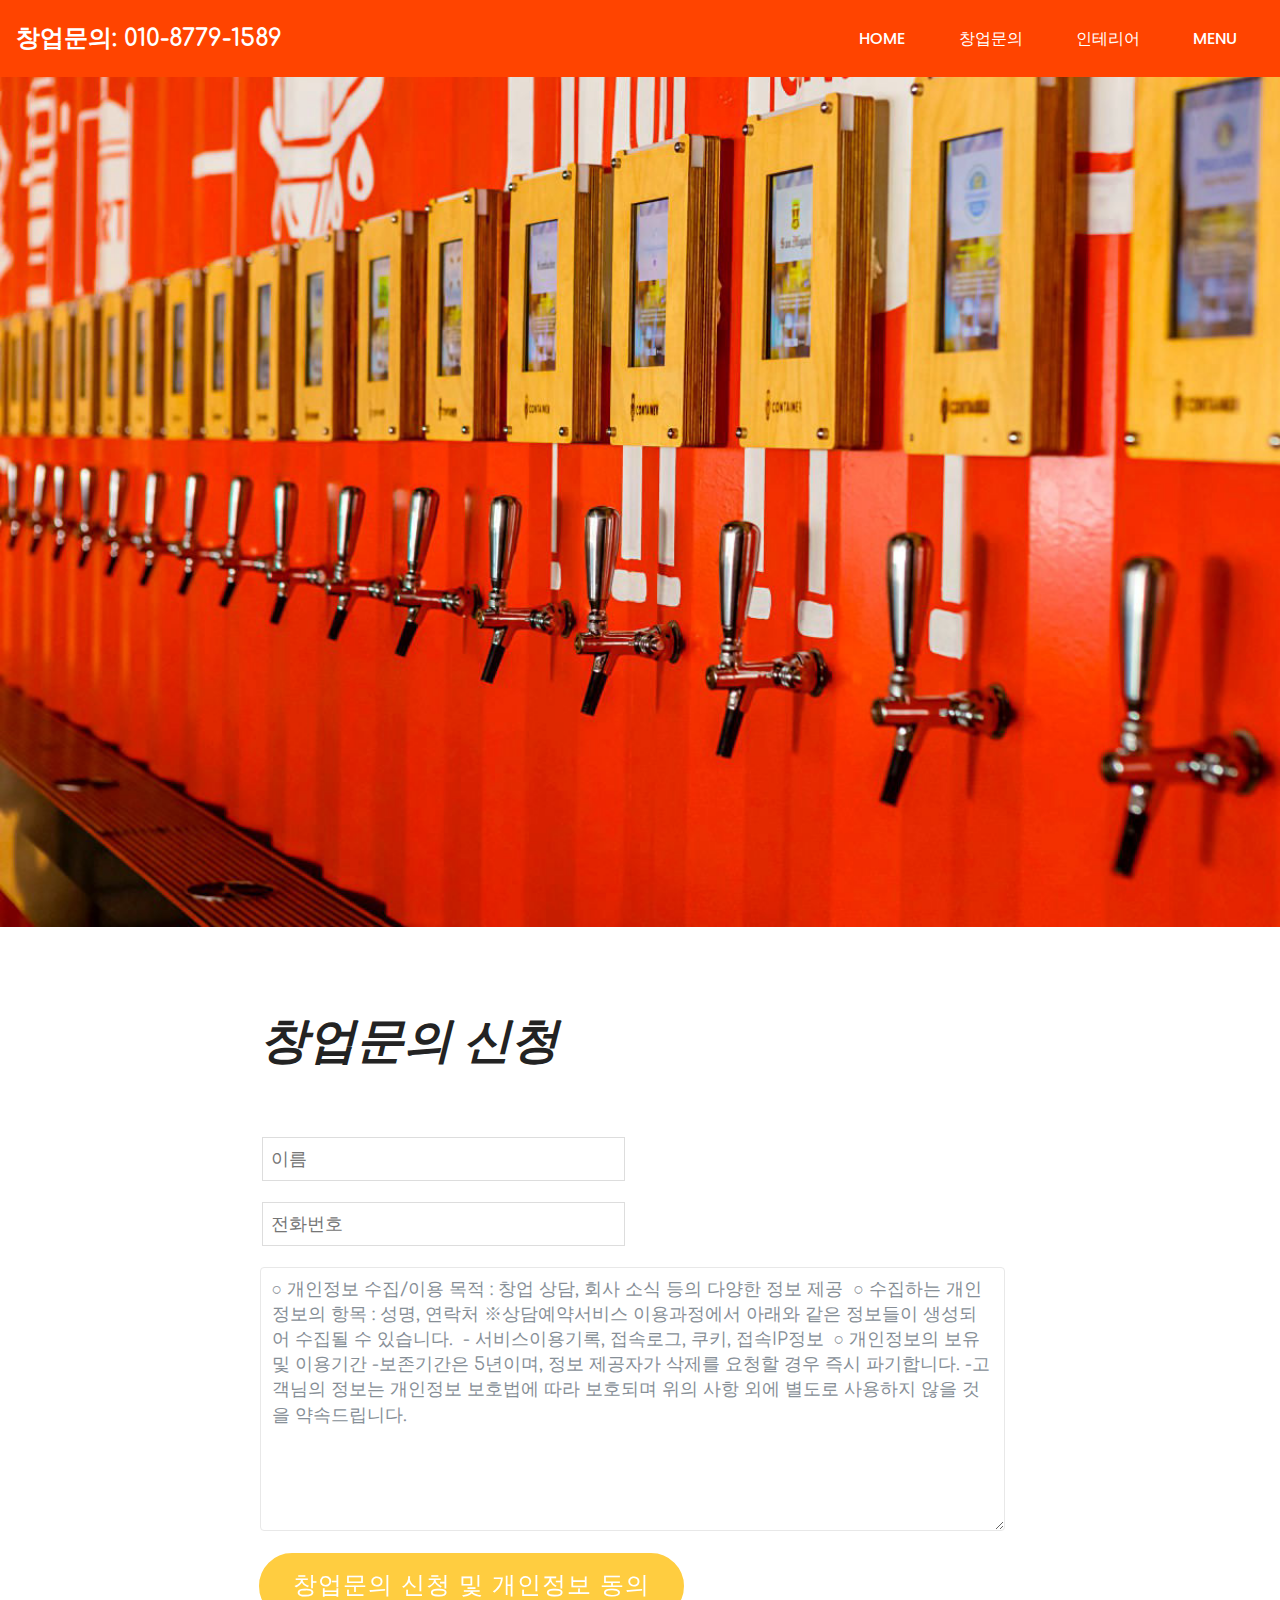
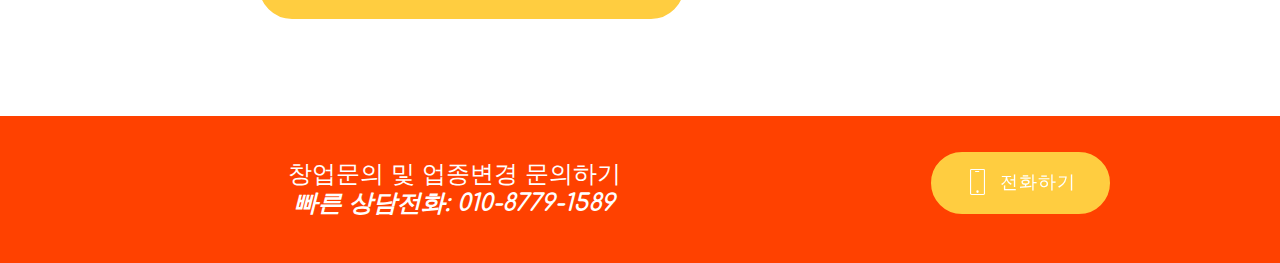
==== db.html @ 02c89f12 "6.13" ====
<!DOCTYPE html>
<html >
<head>
  <!-- Site made with Mobirise Website Builder v4.7.7, https://mobirise.com -->
  <meta charset="UTF-8">
  <meta http-equiv="X-UA-Compatible" content="IE=edge">
  <meta name="generator" content="Mobirise v4.7.7, mobirise.com">
  <meta name="viewport" content="width=device-width, initial-scale=1, minimum-scale=1">
  <link rel="shortcut icon" href="assets/images/logo2.png" type="image/x-icon">
  <meta name="description" content="탭컨테이너 생맥주창업 아이템 정보">
  <title>탭컨테이너 생맥주창업 정보</title>
  <link rel="stylesheet" href="https://fonts.googleapis.com/css?family=Poppins:300,400,500,600,700">
  <link rel="stylesheet" href="assets/web/assets/mobirise-icons/mobirise-icons.css">
  <link rel="stylesheet" href="assets/bootstrap/css/bootstrap.min.css">
  <link rel="stylesheet" href="assets/bootstrap/css/bootstrap-grid.min.css">
  <link rel="stylesheet" href="assets/bootstrap/css/bootstrap-reboot.min.css">
  <link rel="stylesheet" href="assets/dropdown/css/style.css">
  <link rel="stylesheet" href="assets/theme/css/style.css">
  <link rel="stylesheet" href="assets/mobirise/css/mbr-additional.css" type="text/css">
  
  
  <!-- Facebook Pixel Code -->
<script>
!function(f,b,e,v,n,t,s){if(f.fbq)return;n=f.fbq=function(){n.callMethod?
n.callMethod.apply(n,arguments):n.queue.push(arguments)};if(!f._fbq)f._fbq=n;
n.push=n;n.loaded=!0;n.version='2.0';n.queue=[];t=b.createElement(e);t.async=!0;
t.src=v;s=b.getElementsByTagName(e)[0];s.parentNode.insertBefore(t,s)}(window,
document,'script','https://connect.facebook.net/en_US/fbevents.js');
fbq('init', '334374096729986');
fbq('track', 'PageView');
</script>
<noscript><img height="1" width="1" style="display:none"
src="https://www.facebook.com/tr?id=334374096729986&ev=PageView&noscript=1"
/></noscript>
<!-- DO NOT MODIFY -->
<!-- End Facebook Pixel Code -->
</head>
<body>

<!-- Google Analytics -->
<!-- Global site tag (gtag.js) - Google Analytics -->
<script async src="https://www.googletagmanager.com/gtag/js?id=UA-93839439-15"></script>
<script>
  window.dataLayer = window.dataLayer || [];
  function gtag(){dataLayer.push(arguments);}
  gtag('js', new Date());

  gtag('config', 'UA-93839439-15');
</script>
<!-- /Google Analytics -->


  <section class="menu cid-qMMxXJLkba" once="menu" id="menu1-1e">

    
    

    <nav class="navbar navbar-dropdown navbar-fixed-top navbar-expand-lg">
        <div class="navbar-brand">
            
            <span class="navbar-caption-wrap"><a class="navbar-caption text-white display-5" href="tel:010-8779-1589">창업문의: 010-8779-1589</a></span>
        </div>
        <button class="navbar-toggler" type="button" data-toggle="collapse" data-target="#navbarSupportedContent" aria-controls="navbarNavAltMarkup" aria-expanded="false" aria-label="Toggle navigation">
            <div class="hamburger">
                <span></span>
                <span></span>
                <span></span>
                <span></span>
            </div>
        </button>
      <div class="collapse navbar-collapse" id="navbarSupportedContent">
            <ul class="navbar-nav nav-dropdown nav-right" data-app-modern-menu="true"><li class="nav-item">
                    <a class="nav-link link text-white display-4" href="index.html">HOME</a>
                </li><li class="nav-item"><a class="nav-link link text-white display-4" href="db.html">창업문의</a></li>
                <li class="nav-item">
                    <a class="nav-link link text-white display-4" href="index.html#wowslider-q">인테리어</a>
                </li><li class="nav-item"><a class="nav-link link text-white display-4" href="index.html#features16-v">MENU</a></li></ul>
            
            
      </div>
    </nav>
</section>

<section once="footers" class="cid-qMMzba662f" id="footer1-1d">

    

    

    <div class="container">
        <div class="media-container-row align-center justify-content-center align-items-center">
            <div class="section-text m-2">
                <p class="mbr-text mbr-black mb-0 mbr-fonts-style display-7">dfdfdfdfdfdfdf</p>
            </div>
            
        </div>
    </div>
</section>

<section class="cid-qMPWNWsmao" id="image1-1g">

    

    
    <figure class="mbr-figure">
            <div class="image-block" style="width: 66%;">
                <img src="assets/images/batch-25-1200x800.jpg" width="1400" alt="Mobirise" title="">
            </div>
    </figure>
</section>

<section class="cid-qMPWMbEfNv" id="form2-1f">

    

    
    <div class="container">
        <div class="row justify-content-center">
            <div class="form-1 col-md-8 col-sm-12" data-form-type="formoid">
                <h1 class="mbr-fonts-style mbr-section-heading display-2"><strong><em>창업문의 신청</em></strong></h1>
                <div data-form-alert="" hidden="">감사합니다. 창업문의 신청이 접수되었습니다.</div>
                <form class="mbr-form" action="https://mobirise.com/" method="post" data-form-title="My Mobirise Form"><input type="hidden" name="email" data-form-email="true" value="i+L6OHedOTg1KDlJidBrQhAepfHQ/wGZzXlhWkFIq4GrGZMPan8RcxUsr8+RmX/r66aOlTKcre7NPg8/YGawNeWHZH4aE/X5AwlgvwzPyPgzGBfdXZ87nboVWurP7NXW" data-form-field="Email">
                    <div class="row input-main">
                        <div class="col-md-6 input-wrap" data-for="name">
                            <input type="text" class="field display-7" name="name" data-form-field="Name" placeholder="이름" required="" id="name-form2-1f">
                        </div>
                        
                    </div>
                    <div class="row input-main">
                        
                        <div class="col-md-6 input-wrap" data-for="subject">
                            <input type="text" class="field display-7" name="sujbect" data-form-field="Subject" placeholder="전화번호" id="sujbect-form2-1f">
                        </div>
                    </div>
                    <div class="form-group" data-for="message">
                        <textarea type="text" class="form-control display-7" name="message" rows="7" placeholder="○ 개인정보 수집/이용 목적 : 창업 상담, 회사 소식 등의 다양한 정보 제공  ○ 수집하는 개인정보의 항목 : 성명, 연락처 ※상담예약서비스 이용과정에서 아래와 같은 정보들이 생성되어 수집될 수 있습니다.  - 서비스이용기록, 접속로그, 쿠키, 접속IP정보  ○ 개인정보의 보유 및 이용기간 -보존기간은 5년이며, 정보 제공자가 삭제를 요청할 경우 즉시 파기합니다. -고객님의 정보는 개인정보 보호법에 따라 보호되며 위의 사항 외에 별도로 사용하지 않을 것을 약속드립니다." data-form-field="Message" id="message-form2-1f"></textarea>
                    </div>
                    <span class="input-group-btn"><button href="" type="submit" class="btn btn-form btn-warning display-5">창업문의 신청 및 개인정보 동의</button></span>
                </form>
            </div>
        </div>
   </div>
</section>

<section class="cid-qMPXDvBtUy" id="info1-1l">

    

    
    <div class="container text-center">
        <div class="row justify-content-center">
            <div class="col-md-8 section">
                <div class="section-title">
                    <h3 class="mbr-fonts-style mbr-section-title display-5">창업문의 및 업종변경 문의하기<br><strong><em>빠른 상담전화: 010-8779-1589</em></strong></h3>
                </div>
            </div>
            <div class="col-md-4 mbr-section-btn"><a href="tel:010-8779-1589" class="btn btn-warning display-7"><span class="mbri-mobile mbr-iconfont mbr-iconfont-btn"></span>전화하기</a></div>
        </div>
    </div>
</section>


  <script src="assets/web/assets/jquery/jquery.min.js"></script>
  <script src="assets/popper/popper.min.js"></script>
  <script src="assets/bootstrap/js/bootstrap.min.js"></script>
  <script src="assets/smooth-scroll/smooth-scroll.js"></script>
  <script src="assets/dropdown/js/script.min.js"></script>
  <script src="assets/touch-swipe/jquery.touch-swipe.min.js"></script>
  <script src="assets/theme/js/script.js"></script>
  <script src="assets/formoid/formoid.min.js"></script>
  
  <script type="text/javascript">
/* <![CDATA[ */
var google_conversion_id = 977690298;
var google_custom_params = window.google_tag_params;
var google_remarketing_only = true;
/* ]]> */
</script>
<script type="text/javascript" src="//www.googleadservices.com/pagead/conversion.js">
</script>
<noscript>
<div style="display:inline;">
<img height="1" width="1" style="border-style:none;" alt="" src="//googleads.g.doubleclick.net/pagead/viewthroughconversion/977690298/?guid=ON&script=0"/>
</div>
</noscript>
</body>
</html>
---- assets/web/assets/mobirise-icons/mobirise-icons.css ----
@font-face {
  font-family: 'MobiriseIcons';
  src:  url('mobirise-icons.eot?spat4u');
  src:  url('mobirise-icons.eot?spat4u#iefix') format('embedded-opentype'),
    url('mobirise-icons.ttf?spat4u') format('truetype'),
    url('mobirise-icons.woff?spat4u') format('woff'),
    url('mobirise-icons.svg?spat4u#MobiriseIcons') format('svg');
  font-weight: normal;
  font-style: normal;
}

[class^="mbri-"], [class*=" mbri-"] {
  /* use !important to prevent issues with browser extensions that change fonts */
  font-family: MobiriseIcons !important;
  speak: none;
  font-style: normal;
  font-weight: normal;
  font-variant: normal;
  text-transform: none;
  line-height: 1;

  /* Better Font Rendering =========== */
  -webkit-font-smoothing: antialiased;
  -moz-osx-font-smoothing: grayscale;
}

.mbri-add-submenu:before {
  content: "\e900";
}
.mbri-alert:before {
  content: "\e901";
}
.mbri-align-center:before {
  content: "\e902";
}
.mbri-align-justify:before {
  content: "\e903";
}
.mbri-align-left:before {
  content: "\e904";
}
.mbri-align-right:before {
  content: "\e905";
}
.mbri-android:before {
  content: "\e906";
}
.mbri-apple:before {
  content: "\e907";
}
.mbri-arrow-down:before {
  content: "\e908";
}
.mbri-arrow-next:before {
  content: "\e909";
}
.mbri-arrow-prev:before {
  content: "\e90a";
}
.mbri-arrow-up:before {
  content: "\e90b";
}
.mbri-bold:before {
  content: "\e90c";
}
.mbri-bookmark:before {
  content: "\e90d";
}
.mbri-bootstrap:before {
  content: "\e90e";
}
.mbri-briefcase:before {
  content: "\e90f";
}
.mbri-browse:before {
  content: "\e910";
}
.mbri-bulleted-list:before {
  content: "\e911";
}
.mbri-calendar:before {
  content: "\e912";
}
.mbri-camera:before {
  content: "\e913";
}
.mbri-cart-add:before {
  content: "\e914";
}
.mbri-cart-full:before {
  content: "\e915";
}
.mbri-cash:before {
  content: "\e916";
}
.mbri-change-style:before {
  content: "\e917";
}
.mbri-chat:before {
  content: "\e918";
}
.mbri-clock:before {
  content: "\e919";
}
.mbri-close:before {
  content: "\e91a";
}
.mbri-cloud:before {
  content: "\e91b";
}
.mbri-code:before {
  content: "\e91c";
}
.mbri-contact-form:before {
  content: "\e91d";
}
.mbri-credit-card:before {
  content: "\e91e";
}
.mbri-cursor-click:before {
  content: "\e91f";
}
.mbri-cust-feedback:before {
  content: "\e920";
}
.mbri-database:before {
  content: "\e921";
}
.mbri-delivery:before {
  content: "\e922";
}
.mbri-desktop:before {
  content: "\e923";
}
.mbri-devices:before {
  content: "\e924";
}
.mbri-down:before {
  content: "\e925";
}
.mbri-download:before {
  content: "\e989";
}
.mbri-drag-n-drop:before {
  content: "\e927";
}
.mbri-drag-n-drop2:before {
  content: "\e928";
}
.mbri-edit:before {
  content: "\e929";
}
.mbri-edit2:before {
  content: "\e92a";
}
.mbri-error:before {
  content: "\e92b";
}
.mbri-extension:before {
  content: "\e92c";
}
.mbri-features:before {
  content: "\e92d";
}
.mbri-file:before {
  content: "\e92e";
}
.mbri-flag:before {
  content: "\e92f";
}
.mbri-folder:before {
  content: "\e930";
}
.mbri-gift:before {
  content: "\e931";
}
.mbri-github:before {
  content: "\e932";
}
.mbri-globe:before {
  content: "\e933";
}
.mbri-globe-2:before {
  content: "\e934";
}
.mbri-growing-chart:before {
  content: "\e935";
}
.mbri-hearth:before {
  content: "\e936";
}
.mbri-help:before {
  content: "\e937";
}
.mbri-home:before {
  content: "\e938";
}
.mbri-hot-cup:before {
  content: "\e939";
}
.mbri-idea:before {
  content: "\e93a";
}
.mbri-image-gallery:before {
  content: "\e93b";
}
.mbri-image-slider:before {
  content: "\e93c";
}
.mbri-info:before {
  content: "\e93d";
}
.mbri-italic:before {
  content: "\e93e";
}
.mbri-key:before {
  content: "\e93f";
}
.mbri-laptop:before {
  content: "\e940";
}
.mbri-layers:before {
  content: "\e941";
}
.mbri-left-right:before {
  content: "\e942";
}
.mbri-left:before {
  content: "\e943";
}
.mbri-letter:before {
  content: "\e944";
}
.mbri-like:before {
  content: "\e945";
}
.mbri-link:before {
  content: "\e946";
}
.mbri-lock:before {
  content: "\e947";
}
.mbri-login:before {
  content: "\e948";
}
.mbri-logout:before {
  content: "\e949";
}
.mbri-magic-stick:before {
  content: "\e94a";
}
.mbri-map-pin:before {
  content: "\e94b";
}
.mbri-menu:before {
  content: "\e94c";
}
.mbri-mobile:before {
  content: "\e94d";
}
.mbri-mobile2:before {
  content: "\e94e";
}
.mbri-mobirise:before {
  content: "\e94f";
}
.mbri-more-horizontal:before {
  content: "\e950";
}
.mbri-more-vertical:before {
  content: "\e951";
}
.mbri-music:before {
  content: "\e952";
}
.mbri-new-file:before {
  content: "\e953";
}
.mbri-numbered-list:before {
  content: "\e954";
}
.mbri-opened-folder:before {
  content: "\e955";
}
.mbri-pages:before {
  content: "\e956";
}
.mbri-paper-plane:before {
  content: "\e957";
}
.mbri-paperclip:before {
  content: "\e958";
}
.mbri-photo:before {
  content: "\e959";
}
.mbri-photos:before {
  content: "\e95a";
}
.mbri-pin:before {
  content: "\e95b";
}
.mbri-play:before {
  content: "\e95c";
}
.mbri-plus:before {
  content: "\e95d";
}
.mbri-preview:before {
  content: "\e95e";
}
.mbri-print:before {
  content: "\e95f";
}
.mbri-protect:before {
  content: "\e960";
}
.mbri-question:before {
  content: "\e961";
}
.mbri-quote-left:before {
  content: "\e962";
}
.mbri-quote-right:before {
  content: "\e963";
}
.mbri-refresh:before {
  content: "\e964";
}
.mbri-responsive:before {
  content: "\e965";
}
.mbri-right:before {
  content: "\e966";
}
.mbri-rocket:before {
  content: "\e967";
}
.mbri-sad-face:before {
  content: "\e968";
}
.mbri-sale:before {
  content: "\e969";
}
.mbri-save:before {
  content: "\e96a";
}
.mbri-search:before {
  content: "\e96b";
}
.mbri-setting:before {
  content: "\e96c";
}
.mbri-setting2:before {
  content: "\e96d";
}
.mbri-setting3:before {
  content: "\e96e";
}
.mbri-share:before {
  content: "\e96f";
}
.mbri-shopping-bag:before {
  content: "\e970";
}
.mbri-shopping-basket:before {
  content: "\e971";
}
.mbri-shopping-cart:before {
  content: "\e972";
}
.mbri-sites:before {
  content: "\e973";
}
.mbri-smile-face:before {
  content: "\e974";
}
.mbri-speed:before {
  content: "\e975";
}
.mbri-star:before {
  content: "\e976";
}
.mbri-success:before {
  content: "\e977";
}
.mbri-sun:before {
  content: "\e978";
}
.mbri-sun2:before {
  content: "\e979";
}
.mbri-tablet:before {
  content: "\e97a";
}
.mbri-tablet-vertical:before {
  content: "\e97b";
}
.mbri-target:before {
  content: "\e97c";
}
.mbri-timer:before {
  content: "\e97d";
}
.mbri-to-ftp:before {
  content: "\e97e";
}
.mbri-to-local-drive:before {
  content: "\e97f";
}
.mbri-touch-swipe:before {
  content: "\e980";
}
.mbri-touch:before {
  content: "\e981";
}
.mbri-trash:before {
  content: "\e982";
}
.mbri-underline:before {
  content: "\e983";
}
.mbri-unlink:before {
  content: "\e984";
}
.mbri-unlock:before {
  content: "\e985";
}
.mbri-up-down:before {
  content: "\e986";
}
.mbri-up:before {
  content: "\e987";
}
.mbri-update:before {
  content: "\e988";
}
.mbri-upload:before {
 content: "\e926"; 
}
.mbri-user:before {
  content: "\e98a";
}
.mbri-user2:before {
  content: "\e98b";
}
.mbri-users:before {
  content: "\e98c";
}
.mbri-video:before {
  content: "\e98d";
}
.mbri-video-play:before {
  content: "\e98e";
}
.mbri-watch:before {
  content: "\e98f";
}
.mbri-website-theme:before {
  content: "\e990";
}
.mbri-wifi:before {
  content: "\e991";
}
.mbri-windows:before {
  content: "\e992";
}
.mbri-zoom-out:before {
  content: "\e993";
}
.mbri-redo:before {
  content: "\e994";
}
.mbri-undo:before {
  content: "\e995";
}
---- assets/dropdown/css/style.css ----
.navbar-dropdown {
  left: 0;
  padding: 0;
  position: absolute;
  right: 0;
  top: 0;
  transition: all 0.45s ease;
  z-index: 1030;
  background: #282828; }
  .navbar-dropdown .navbar-logo {
    margin-right: 0.8rem;
    transition: margin 0.3s ease-in-out;
    vertical-align: middle; }
    .navbar-dropdown .navbar-logo img {
      height: 3.125rem;
      transition: all 0.3s ease-in-out; }
    .navbar-dropdown .navbar-logo.mbr-iconfont {
      font-size: 3.125rem;
      line-height: 3.125rem; }
  .navbar-dropdown .navbar-caption {
    font-weight: 700;
    white-space: normal;
    vertical-align: -4px;
    line-height: 3.125rem !important; }
    .navbar-dropdown .navbar-caption, .navbar-dropdown .navbar-caption:hover {
      color: inherit;
      text-decoration: none; }
  .navbar-dropdown .mbr-iconfont + .navbar-caption {
    vertical-align: -1px; }
  .navbar-dropdown.navbar-fixed-top {
    position: fixed; }
  .navbar-dropdown .navbar-brand span {
    vertical-align: -4px; }
  .navbar-dropdown.bg-color.transparent {
    background: none; }
  .navbar-dropdown.navbar-short .navbar-brand {
    padding: 0.625rem 0; }
    .navbar-dropdown.navbar-short .navbar-brand span {
      vertical-align: -1px; }
  .navbar-dropdown.navbar-short .navbar-caption {
    line-height: 2.375rem !important;
    vertical-align: -2px; }
  .navbar-dropdown.navbar-short .navbar-logo {
    margin-right: 0.5rem; }
    .navbar-dropdown.navbar-short .navbar-logo img {
      height: 2.375rem; }
    .navbar-dropdown.navbar-short .navbar-logo.mbr-iconfont {
      font-size: 2.375rem;
      line-height: 2.375rem; }
  .navbar-dropdown.navbar-short .mbr-table-cell {
    height: 3.625rem; }
  .navbar-dropdown .navbar-close {
    left: 0.6875rem;
    position: fixed;
    top: 0.75rem;
    z-index: 1000; }
  .navbar-dropdown .hamburger-icon {
    content: "";
    display: inline-block;
    vertical-align: middle;
    width: 16px;
    -webkit-box-shadow: 0 -6px 0 1px #282828,0 0 0 1px #282828,0 6px 0 1px #282828;
    -moz-box-shadow: 0 -6px 0 1px #282828,0 0 0 1px #282828,0 6px 0 1px #282828;
    box-shadow: 0 -6px 0 1px #282828,0 0 0 1px #282828,0 6px 0 1px #282828; }

.dropdown-menu .dropdown-toggle[data-toggle="dropdown-submenu"]::after {
  border-bottom: 0.35em solid transparent;
  border-left: 0.35em solid;
  border-right: 0;
  border-top: 0.35em solid transparent;
  margin-left: 0.3rem; }

.dropdown-menu .dropdown-item:focus {
  outline: 0; }

.nav-dropdown {
  font-size: 0.75rem;
  font-weight: 500;
  height: auto !important; }
  .nav-dropdown .nav-btn {
    padding-left: 1rem; }
  .nav-dropdown .link {
    margin: .667em 1.667em;
    font-weight: 500;
    padding: 0;
    transition: color .2s ease-in-out; }
    .nav-dropdown .link.dropdown-toggle {
      margin-right: 2.583em; }
      .nav-dropdown .link.dropdown-toggle::after {
        margin-left: .25rem;
        border-top: 0.35em solid;
        border-right: 0.35em solid transparent;
        border-left: 0.35em solid transparent;
        border-bottom: 0; }
      .nav-dropdown .link.dropdown-toggle[aria-expanded="true"] {
        margin: 0;
        padding: 0.667em 3.263em  0.667em 1.667em; }
  .nav-dropdown .link::after,
  .nav-dropdown .dropdown-item::after {
    color: inherit; }
  .nav-dropdown .btn {
    font-size: 0.75rem;
    font-weight: 700;
    letter-spacing: 0;
    margin-bottom: 0;
    padding-left: 1.25rem;
    padding-right: 1.25rem; }
  .nav-dropdown .dropdown-menu {
    border-radius: 0;
    border: 0;
    left: 0;
    margin: 0;
    padding-bottom: 1.25rem;
    padding-top: 1.25rem;
    position: relative; }
  .nav-dropdown .dropdown-submenu {
    margin-left: 0.125rem;
    top: 0; }
  .nav-dropdown .dropdown-item {
    font-size: 0.8125rem;
    font-weight: 500;
    line-height: 2;
    padding: 0.3846em 4.615em 0.3846em 1.5385em;
    position: relative;
    transition: color .2s ease-in-out, background-color .2s ease-in-out; }
    .nav-dropdown .dropdown-item::after {
      margin-top: -0.3077em;
      position: absolute;
      right: 1.1538em;
      top: 50%; }
    .nav-dropdown .dropdown-item:focus, .nav-dropdown .dropdown-item:hover {
      background: none; }

@media (max-width: 767px) {
  .nav-dropdown.navbar-toggleable-sm {
    bottom: 0;
    display: none;
    left: 0;
    overflow-x: hidden;
    position: fixed;
    top: 0;
    transform: translateX(-100%);
    -ms-transform: translateX(-100%);
    -webkit-transform: translateX(-100%);
    width: 18.75rem;
    z-index: 999; } }
.nav-dropdown.navbar-toggleable-xl {
  bottom: 0;
  display: none;
  left: 0;
  overflow-x: hidden;
  position: fixed;
  top: 0;
  transform: translateX(-100%);
  -ms-transform: translateX(-100%);
  -webkit-transform: translateX(-100%);
  width: 18.75rem;
  z-index: 999; }

.nav-dropdown-sm {
  display: block !important;
  overflow-x: hidden;
  overflow: auto;
  padding-top: 3.875rem; }
  .nav-dropdown-sm::after {
    content: "";
    display: block;
    height: 3rem;
    width: 100%; }
  .nav-dropdown-sm.collapse.in ~ .navbar-close {
    display: block !important; }
  .nav-dropdown-sm.collapsing, .nav-dropdown-sm.collapse.in {
    transform: translateX(0);
    -ms-transform: translateX(0);
    -webkit-transform: translateX(0);
    transition: all 0.25s ease-out;
    -webkit-transition: all 0.25s ease-out;
    background: #282828; }
  .nav-dropdown-sm.collapsing[aria-expanded="false"] {
    transform: translateX(-100%);
    -ms-transform: translateX(-100%);
    -webkit-transform: translateX(-100%); }
  .nav-dropdown-sm .nav-item {
    display: block;
    margin-left: 0 !important;
    padding-left: 0; }
  .nav-dropdown-sm .link,
  .nav-dropdown-sm .dropdown-item {
    border-top: 1px dotted rgba(255, 255, 255, 0.1);
    font-size: 0.8125rem;
    line-height: 1.6;
    margin: 0 !important;
    padding: 0.875rem 2.4rem 0.875rem 1.5625rem !important;
    position: relative;
    white-space: normal; }
    .nav-dropdown-sm .link:focus, .nav-dropdown-sm .link:hover,
    .nav-dropdown-sm .dropdown-item:focus,
    .nav-dropdown-sm .dropdown-item:hover {
      background: rgba(0, 0, 0, 0.2) !important;
      color: #c0a375; }
  .nav-dropdown-sm .nav-btn {
    position: relative;
    padding: 1.5625rem 1.5625rem 0 1.5625rem; }
    .nav-dropdown-sm .nav-btn::before {
      border-top: 1px dotted rgba(255, 255, 255, 0.1);
      content: "";
      left: 0;
      position: absolute;
      top: 0;
      width: 100%; }
    .nav-dropdown-sm .nav-btn + .nav-btn {
      padding-top: 0.625rem; }
      .nav-dropdown-sm .nav-btn + .nav-btn::before {
        display: none; }
  .nav-dropdown-sm .btn {
    padding: 0.625rem 0; }
  .nav-dropdown-sm .dropdown-toggle[data-toggle="dropdown-submenu"]::after {
    margin-left: .25rem;
    border-top: 0.35em solid;
    border-right: 0.35em solid transparent;
    border-left: 0.35em solid transparent;
    border-bottom: 0; }
  .nav-dropdown-sm .dropdown-toggle[data-toggle="dropdown-submenu"][aria-expanded="true"]::after {
    border-top: 0;
    border-right: 0.35em solid transparent;
    border-left: 0.35em solid transparent;
    border-bottom: 0.35em solid; }
  .nav-dropdown-sm .dropdown-menu {
    margin: 0;
    padding: 0;
    position: relative;
    top: 0;
    left: 0;
    width: 100%;
    border: 0;
    float: none;
    border-radius: 0;
    background: none; }
  .nav-dropdown-sm .dropdown-submenu {
    left: 100%;
    margin-left: 0.125rem;
    margin-top: -1.25rem;
    top: 0; }

.navbar-toggleable-sm .nav-dropdown .dropdown-menu {
  position: absolute; }

.navbar-toggleable-sm .nav-dropdown .dropdown-submenu {
  left: 100%;
  margin-left: 0.125rem;
  margin-top: -1.25rem;
  top: 0; }

.navbar-toggleable-sm.opened .nav-dropdown .dropdown-menu {
  position: relative; }

.navbar-toggleable-sm.opened .nav-dropdown .dropdown-submenu {
  left: 0;
  margin-left: 00rem;
  margin-top: 0rem;
  top: 0; }

.is-builder .nav-dropdown.collapsing {
  transition: none !important; }

/*# sourceMappingURL=style.css.map */
---- assets/theme/css/style.css ----
/*!
 * Mobirise v4 theme (https://mobirise.com/)
 * Copyright 2017 Mobirise
 */
section {
  background-color: #eeeeee; }

section,
.container,
.container-fluid {
  position: relative;
  word-wrap: break-word; }

a.mbr-iconfont:hover {
  text-decoration: none; }

.article .lead p, .article .lead ul, .article .lead ol, .article .lead pre, .article .lead blockquote {
  margin-bottom: 0; }

a {
  font-style: normal;
  font-weight: 400;
  cursor: pointer; }
  a, a:hover {
    text-decoration: none; }

figure {
  margin-bottom: 0; }

body {
  color: #232323; }

h1, h2, h3, h4, h5, h6,
.h1, .h2, .h3, .h4, .h5, .h6,
.display-1, .display-2, .display-3, .display-4 {
  line-height: 1;
  word-break: break-word;
  word-wrap: break-word; }

b, strong {
  font-weight: bold; }

blockquote {
  padding: 10px 0 10px 20px;
  position: relative;
  border-left: 2px solid;
  border-color: #ff3366; }

input:-webkit-autofill, input:-webkit-autofill:hover, input:-webkit-autofill:focus, input:-webkit-autofill:active {
  transition-delay: 9999s;
  transition-property: background-color, color; }

textarea[type="hidden"] {
  display: none; }

body {
  position: relative; }

section {
  background-position: 50% 50%;
  background-repeat: no-repeat;
  background-size: cover; }
  section .mbr-background-video,
  section .mbr-background-video-preview {
    position: absolute;
    bottom: 0;
    left: 0;
    right: 0;
    top: 0; }

.hidden {
  visibility: hidden; }

.mbr-z-index20 {
  z-index: 20; }

/*! Base colors */
.mbr-white {
  color: #ffffff; }

.mbr-black {
  color: #000000; }

.mbr-bg-white {
  background-color: #ffffff; }

.mbr-bg-black {
  background-color: #000000; }

/*! Text-aligns */
.align-left {
  text-align: left; }

.align-center {
  text-align: center; }

.align-right {
  text-align: right; }

@media (max-width: 767px) {
  .align-left, .align-center, .align-right, .mbr-section-btn, .mbr-section-title {
    text-align: center; } }
/*! Font-weight  */
.mbr-light {
  font-weight: 300; }

.mbr-regular {
  font-weight: 400; }

.mbr-semibold {
  font-weight: 500; }

.mbr-bold {
  font-weight: 700; }

/*! Media  */
.media-size-item {
  -webkit-flex: 1 1 auto;
  -moz-flex: 1 1 auto;
  -ms-flex: 1 1 auto;
  -o-flex: 1 1 auto;
  flex: 1 1 auto; }

.media-content {
  -webkit-flex-basis: 100%;
  flex-basis: 100%; }

.media-container-row {
  display: -ms-flexbox;
  display: -webkit-flex;
  display: flex;
  -webkit-flex-direction: row;
  -ms-flex-direction: row;
  flex-direction: row;
  -webkit-flex-wrap: wrap;
  -ms-flex-wrap: wrap;
  flex-wrap: wrap;
  -webkit-justify-content: center;
  -ms-flex-pack: center;
  justify-content: center;
  -webkit-align-content: center;
  -ms-flex-line-pack: center;
  align-content: center;
  -webkit-align-items: start;
  -ms-flex-align: start;
  align-items: start; }
  .media-container-row .media-size-item {
    width: 400px; }

.media-container-column {
  display: -ms-flexbox;
  display: -webkit-flex;
  display: flex;
  -webkit-flex-direction: column;
  -ms-flex-direction: column;
  flex-direction: column;
  -webkit-flex-wrap: wrap;
  -ms-flex-wrap: wrap;
  flex-wrap: wrap;
  -webkit-justify-content: center;
  -ms-flex-pack: center;
  justify-content: center;
  -webkit-align-content: center;
  -ms-flex-line-pack: center;
  align-content: center;
  -webkit-align-items: stretch;
  -ms-flex-align: stretch;
  align-items: stretch; }
  .media-container-column > * {
    width: 100%; }

@media (min-width: 992px) {
  .media-container-row {
    -webkit-flex-wrap: nowrap;
    -ms-flex-wrap: nowrap;
    flex-wrap: nowrap; } }
figure {
  overflow: hidden; }

figure[mbr-media-size] {
  transition: width 0.1s; }

.mbr-figure img, .mbr-figure iframe {
  display: block;
  width: 100%; }

.card {
  background-color: transparent;
  border: none; }

.card-img {
  text-align: center;
  flex-shrink: 0; }

.media {
  max-width: 100%;
  margin: 0 auto; }

.mbr-figure {
  -ms-flex-item-align: center;
  -ms-grid-row-align: center;
  -webkit-align-self: center;
  align-self: center; }

.media-container > div {
  max-width: 100%; }

.mbr-figure img, .card-img img {
  width: 100%; }

@media (max-width: 991px) {
  .media-size-item {
    width: auto !important; }

  .media {
    width: auto; }

  .mbr-figure {
    width: 100% !important; } }
/*! Buttons */
.mbr-section-btn {
  margin-left: -.25rem;
  margin-right: -.25rem;
  font-size: 0; }

nav .mbr-section-btn {
  margin-left: 0rem;
  margin-right: 0rem; }

/*! Btn icon margin */
.btn .mbr-iconfont, .btn.btn-sm .mbr-iconfont {
  cursor: pointer;
  margin-right: 0.5rem; }

.btn.btn-md .mbr-iconfont, .btn.btn-md .mbr-iconfont {
  margin-right: 0.8rem; }

.mbr-regular {
  font-weight: 400; }

.mbr-semibold {
  font-weight: 500; }

.mbr-bold {
  font-weight: 700; }

[type="submit"] {
  -webkit-appearance: none; }

/*! Full-screen */
.mbr-fullscreen .mbr-overlay {
  min-height: 100vh; }

.mbr-fullscreen {
  display: flex;
  display: -webkit-flex;
  display: -moz-flex;
  display: -ms-flex;
  display: -o-flex;
  align-items: center;
  -webkit-align-items: center;
  min-height: 100vh;
  padding-top: 3rem;
  padding-bottom: 3rem; }

/*! Map */
.map {
  height: 25rem;
  position: relative; }
  .map iframe {
    width: 100%;
    height: 100%; }

/* Form */
.form-asterisk {
  font-family: initial;
  position: absolute;
  top: -2px;
  font-weight: normal; }

/*! Scroll to top arrow */
.mbr-arrow-up {
  bottom: 25px;
  right: 90px;
  position: fixed;
  text-align: right;
  z-index: 5000;
  color: #ffffff;
  font-size: 32px;
  transform: rotate(180deg);
  -webkit-transform: rotate(180deg); }

.mbr-arrow-up a {
  background: rgba(0, 0, 0, 0.2);
  border-radius: 3px;
  color: #fff;
  display: inline-block;
  height: 60px;
  width: 60px;
  outline-style: none !important;
  position: relative;
  text-decoration: none;
  transition: all .3s ease-in-out;
  cursor: pointer;
  text-align: center; }
  .mbr-arrow-up a:hover {
    background-color: rgba(0, 0, 0, 0.4); }
  .mbr-arrow-up a i {
    line-height: 60px; }

.mbr-arrow-up-icon {
  display: block;
  color: #fff; }

.mbr-arrow-up-icon::before {
  content: "\203a";
  display: inline-block;
  font-family: serif;
  font-size: 32px;
  line-height: 1;
  font-style: normal;
  position: relative;
  top: 6px;
  left: -4px;
  -webkit-transform: rotate(-90deg);
  transform: rotate(-90deg); }

/*! Arrow Down */
.mbr-arrow {
  position: absolute;
  bottom: 45px;
  left: 50%;
  width: 60px;
  height: 60px;
  cursor: pointer;
  background-color: rgba(80, 80, 80, 0.5);
  border-radius: 50%;
  -webkit-transform: translateX(-50%);
  transform: translateX(-50%); }
  .mbr-arrow > a {
    display: inline-block;
    text-decoration: none;
    outline-style: none;
    -webkit-animation: arrowdown 1.7s ease-in-out infinite;
    animation: arrowdown 1.7s ease-in-out infinite; }
    .mbr-arrow > a > i {
      position: absolute;
      top: -2px;
      left: 15px;
      font-size: 2rem; }

@keyframes arrowdown {
  0% {
    transform: translateY(0px);
    -webkit-transform: translateY(0px); }
  50% {
    transform: translateY(-5px);
    -webkit-transform: translateY(-5px); }
  100% {
    transform: translateY(0px);
    -webkit-transform: translateY(0px); } }
@-webkit-keyframes arrowdown {
  0% {
    transform: translateY(0px);
    -webkit-transform: translateY(0px); }
  50% {
    transform: translateY(-5px);
    -webkit-transform: translateY(-5px); }
  100% {
    transform: translateY(0px);
    -webkit-transform: translateY(0px); } }
@media (max-width: 500px) {
  .mbr-arrow-up {
    left: 50%;
    right: auto;
    transform: translateX(-50%) rotate(180deg);
    -webkit-transform: translateX(-50%) rotate(180deg); } }
/*Gradients animation*/
@keyframes gradient-animation {
  from {
    background-position: 0% 100%;
    animation-timing-function: ease-in-out; }
  to {
    background-position: 100% 0%;
    animation-timing-function: ease-in-out; } }
@-webkit-keyframes gradient-animation {
  from {
    background-position: 0% 100%;
    animation-timing-function: ease-in-out; }
  to {
    background-position: 100% 0%;
    animation-timing-function: ease-in-out; } }
.bg-gradient {
  background-size: 200% 200%;
  animation: gradient-animation 5s infinite alternate;
  -webkit-animation: gradient-animation 5s infinite alternate; }

.menu .navbar-brand {
  display: -webkit-flex; }
  .menu .navbar-brand span {
    display: flex;
    display: -webkit-flex; }
  .menu .navbar-brand .navbar-caption-wrap {
    display: -webkit-flex; }
  .menu .navbar-brand .navbar-logo img {
    display: -webkit-flex; }
@media (min-width: 768px) and (max-width: 991px) {
  .menu .navbar-toggleable-sm .navbar-nav {
    display: -webkit-box;
    display: -webkit-flex;
    display: -ms-flexbox; } }
@media (min-width: 992px) {
  .menu .navbar-nav.nav-dropdown {
    display: -webkit-flex; }
  .menu .navbar-toggleable-sm .navbar-collapse {
    display: -webkit-flex !important; } }

/*# sourceMappingURL=style.css.map */
.engine {
	position: absolute;
	text-indent: -2400px;
	text-align: center;
	padding: 0;
	top: 0;
	left: -2400px;
}
---- assets/mobirise/css/mbr-additional.css ----
@import url(https://fonts.googleapis.com/css?family=Poppins:300,400,500,600,700);
@import url(https://fonts.googleapis.com/css?family=Comfortaa:300,400,700);





body {
  font-family: Poppins;
  font-style: normal;
  line-height: 1.5;
}
.mbr-section-title {
  font-style: normal;
  line-height: 1.2;
}
.mbr-section-subtitle {
  line-height: 1.3;
}
.mbr-text {
  font-style: normal;
  line-height: 1.6;
}
.display-1 {
  font-family: 'Poppins', sans-serif;
  font-size: 4.5rem;
}
.display-2 {
  font-family: 'Poppins', sans-serif;
  font-size: 3rem;
}
.display-4 {
  font-family: 'Poppins', sans-serif;
  font-size: 1rem;
}
.display-5 {
  font-family: 'Comfortaa', sans-serif;
  font-size: 1.5rem;
}
.display-7 {
  font-family: 'Comfortaa', sans-serif;
  font-size: 1.1rem;
}
/* ---- Fluid typography for mobile devices ---- */
/* 1.4 - font scale ratio ( bootstrap == 1.42857 ) */
/* 100vw - current viewport width */
/* (48 - 20)  48 == 48rem == 768px, 20 == 20rem == 320px(minimal supported viewport) */
/* 0.65 - min scale variable, may vary */
@media (max-width: 768px) {
  .display-1 {
    font-size: 3.6rem;
    font-size: calc( 2.225rem + (4.5 - 2.225) * ((100vw - 20rem) / (48 - 20)));
    line-height: calc( 1.4 * (2.225rem + (4.5 - 2.225) * ((100vw - 20rem) / (48 - 20))));
  }
  .display-2 {
    font-size: 2.4rem;
    font-size: calc( 1.7rem + (3 - 1.7) * ((100vw - 20rem) / (48 - 20)));
    line-height: calc( 1.4 * (1.7rem + (3 - 1.7) * ((100vw - 20rem) / (48 - 20))));
  }
  .display-4 {
    font-size: 0.8rem;
    font-size: calc( 1rem + (1 - 1) * ((100vw - 20rem) / (48 - 20)));
    line-height: calc( 1.4 * (1rem + (1 - 1) * ((100vw - 20rem) / (48 - 20))));
  }
  .display-5 {
    font-size: 1.2rem;
    font-size: calc( 1.175rem + (1.5 - 1.175) * ((100vw - 20rem) / (48 - 20)));
    line-height: calc( 1.4 * (1.175rem + (1.5 - 1.175) * ((100vw - 20rem) / (48 - 20))));
  }
}
/* Buttons */
.btn {
  font-weight: 500;
  border-width: 2px;
  font-style: normal;
  letter-spacing: 1px;
  margin: .4rem .8rem;
  white-space: normal;
  transition-property: background-color, color, border-color, box-shadow;
  transition-duration: .3s,.3s,.3s,2s;
  transition-timing-function: ease-in-out;
  padding: 1rem 2rem;
  border-radius: 3px;
  display: inline-flex;
  align-items: center;
  justify-content: center;
  word-break: break-word;
}
.btn .mbr-iconfont {
  font-size: 1.6rem;
}
.btn-sm {
  border: 1px solid;
  font-weight: 500;
  letter-spacing: 1px;
  -webkit-transition: all 0.3s ease-in-out;
  -moz-transition: all 0.3s ease-in-out;
  transition: all 0.3s ease-in-out;
  padding: 0.8rem 1.5rem;
  border-radius: 3px;
}
.btn-md {
  font-weight: 500;
  letter-spacing: 1px;
  margin: .4rem .8rem !important;
  -webkit-transition: all 0.3s ease-in-out;
  -moz-transition: all 0.3s ease-in-out;
  transition: all 0.3s ease-in-out;
  padding: 1rem 2rem;
  border-radius: 3px;
}
.btn-lg {
  font-weight: 500;
  letter-spacing: 1px;
  margin: .4rem .8rem !important;
  -webkit-transition: all 0.3s ease-in-out;
  -moz-transition: all 0.3s ease-in-out;
  transition: all 0.3s ease-in-out;
  padding: 1.2rem 3.2rem;
  border-radius: 3px;
}
.bg-primary {
  background-color: #ff4400 !important;
}
.bg-success {
  background-color: #b2ccd2 !important;
}
.bg-info {
  background-color: #1ba1e2 !important;
}
.bg-warning {
  background-color: #ffcd40 !important;
}
.bg-danger {
  background-color: #ff4400 !important;
}
.btn-primary {
  -webkit-transform: perspective(1px) translateZ(0);
  transform: perspective(1px) translateZ(0);
  position: relative;
  overflow: hidden;
}
.btn-primary:before {
  content: "";
  position: absolute;
  z-index: -1;
  height: 2rem;
  width: 2rem;
  top: calc(50% - 1rem);
  left: calc(50% - 1rem);
  transform: scale(0);
  transition-duration: 0.5s;
  transition-timing-function: ease-out;
  background-color: #b33000;
  border-color: #b33000;
  border-radius: 100px;
}
.btn-primary,
.btn-primary:active,
.btn-primary.active {
  background-color: #ff4400;
  border-color: #ff4400;
  color: #ffffff !important;
}
.btn-primary:hover,
.btn-primary:focus,
.btn-primary.focus {
  color: #ffffff !important;
  background-color: #b33000;
  border-color: #b33000;
}
.btn-primary:hover:before,
.btn-primary:focus:before,
.btn-primary.focus:before {
  transform: scale(10);
}
.btn-primary.disabled,
.btn-primary:disabled {
  color: #ffffff !important;
  background-color: #b33000 !important;
  border-color: #b33000 !important;
}
.btn-secondary {
  -webkit-transform: perspective(1px) translateZ(0);
  transform: perspective(1px) translateZ(0);
  position: relative;
  overflow: hidden;
}
.btn-secondary:before {
  content: "";
  position: absolute;
  z-index: -1;
  height: 2rem;
  width: 2rem;
  top: calc(50% - 1rem);
  left: calc(50% - 1rem);
  transform: scale(0);
  transition-duration: 0.5s;
  transition-timing-function: ease-out;
  background-color: #fe0613;
  border-color: #fe0613;
  border-radius: 100px;
}
.btn-secondary,
.btn-secondary:active,
.btn-secondary.active {
  background-color: #fe525b;
  border-color: #fe525b;
  color: #ffffff !important;
}
.btn-secondary:hover,
.btn-secondary:focus,
.btn-secondary.focus {
  color: #ffffff !important;
  background-color: #fe0613;
  border-color: #fe0613;
}
.btn-secondary:hover:before,
.btn-secondary:focus:before,
.btn-secondary.focus:before {
  transform: scale(10);
}
.btn-secondary.disabled,
.btn-secondary:disabled {
  color: #ffffff !important;
  background-color: #fe0613 !important;
  border-color: #fe0613 !important;
}
.btn-info {
  -webkit-transform: perspective(1px) translateZ(0);
  transform: perspective(1px) translateZ(0);
  position: relative;
  overflow: hidden;
}
.btn-info:before {
  content: "";
  position: absolute;
  z-index: -1;
  height: 2rem;
  width: 2rem;
  top: calc(50% - 1rem);
  left: calc(50% - 1rem);
  transform: scale(0);
  transition-duration: 0.5s;
  transition-timing-function: ease-out;
  background-color: #13709e;
  border-color: #13709e;
  border-radius: 100px;
}
.btn-info,
.btn-info:active,
.btn-info.active {
  background-color: #1ba1e2;
  border-color: #1ba1e2;
  color: #ffffff !important;
}
.btn-info:hover,
.btn-info:focus,
.btn-info.focus {
  color: #ffffff !important;
  background-color: #13709e;
  border-color: #13709e;
}
.btn-info:hover:before,
.btn-info:focus:before,
.btn-info.focus:before {
  transform: scale(10);
}
.btn-info.disabled,
.btn-info:disabled {
  color: #ffffff !important;
  background-color: #13709e !important;
  border-color: #13709e !important;
}
.btn-success {
  -webkit-transform: perspective(1px) translateZ(0);
  transform: perspective(1px) translateZ(0);
  position: relative;
  overflow: hidden;
}
.btn-success:before {
  content: "";
  position: absolute;
  z-index: -1;
  height: 2rem;
  width: 2rem;
  top: calc(50% - 1rem);
  left: calc(50% - 1rem);
  transform: scale(0);
  transition-duration: 0.5s;
  transition-timing-function: ease-out;
  background-color: #82acb6;
  border-color: #82acb6;
  border-radius: 100px;
}
.btn-success,
.btn-success:active,
.btn-success.active {
  background-color: #b2ccd2;
  border-color: #b2ccd2;
  color: #ffffff !important;
}
.btn-success:hover,
.btn-success:focus,
.btn-success.focus {
  color: #ffffff !important;
  background-color: #82acb6;
  border-color: #82acb6;
}
.btn-success:hover:before,
.btn-success:focus:before,
.btn-success.focus:before {
  transform: scale(10);
}
.btn-success.disabled,
.btn-success:disabled {
  color: #ffffff !important;
  background-color: #82acb6 !important;
  border-color: #82acb6 !important;
}
.btn-warning {
  -webkit-transform: perspective(1px) translateZ(0);
  transform: perspective(1px) translateZ(0);
  position: relative;
  overflow: hidden;
}
.btn-warning:before {
  content: "";
  position: absolute;
  z-index: -1;
  height: 2rem;
  width: 2rem;
  top: calc(50% - 1rem);
  left: calc(50% - 1rem);
  transform: scale(0);
  transition-duration: 0.5s;
  transition-timing-function: ease-out;
  background-color: #f3b300;
  border-color: #f3b300;
  border-radius: 100px;
}
.btn-warning,
.btn-warning:active,
.btn-warning.active {
  background-color: #ffcd40;
  border-color: #ffcd40;
  color: #ffffff !important;
}
.btn-warning:hover,
.btn-warning:focus,
.btn-warning.focus {
  color: #ffffff !important;
  background-color: #f3b300;
  border-color: #f3b300;
}
.btn-warning:hover:before,
.btn-warning:focus:before,
.btn-warning.focus:before {
  transform: scale(10);
}
.btn-warning.disabled,
.btn-warning:disabled {
  color: #ffffff !important;
  background-color: #f3b300 !important;
  border-color: #f3b300 !important;
}
.btn-danger {
  -webkit-transform: perspective(1px) translateZ(0);
  transform: perspective(1px) translateZ(0);
  position: relative;
  overflow: hidden;
}
.btn-danger:before {
  content: "";
  position: absolute;
  z-index: -1;
  height: 2rem;
  width: 2rem;
  top: calc(50% - 1rem);
  left: calc(50% - 1rem);
  transform: scale(0);
  transition-duration: 0.5s;
  transition-timing-function: ease-out;
  background-color: #b33000;
  border-color: #b33000;
  border-radius: 100px;
}
.btn-danger,
.btn-danger:active,
.btn-danger.active {
  background-color: #ff4400;
  border-color: #ff4400;
  color: #ffffff !important;
}
.btn-danger:hover,
.btn-danger:focus,
.btn-danger.focus {
  color: #ffffff !important;
  background-color: #b33000;
  border-color: #b33000;
}
.btn-danger:hover:before,
.btn-danger:focus:before,
.btn-danger.focus:before {
  transform: scale(10);
}
.btn-danger.disabled,
.btn-danger:disabled {
  color: #ffffff !important;
  background-color: #b33000 !important;
  border-color: #b33000 !important;
}
.btn-black {
  -webkit-transform: perspective(1px) translateZ(0);
  transform: perspective(1px) translateZ(0);
  position: relative;
  overflow: hidden;
}
.btn-black:before {
  content: "";
  position: absolute;
  z-index: -1;
  height: 2rem;
  width: 2rem;
  top: calc(50% - 1rem);
  left: calc(50% - 1rem);
  transform: scale(0);
  transition-duration: 0.5s;
  transition-timing-function: ease-out;
  background-color: #0d0d0d;
  border-color: #0d0d0d;
  border-radius: 100px;
}
.btn-black,
.btn-black:active,
.btn-black.active {
  background-color: #333333;
  border-color: #333333;
  color: #ffffff !important;
}
.btn-black:hover,
.btn-black:focus,
.btn-black.focus {
  color: #ffffff !important;
  background-color: #0d0d0d;
  border-color: #0d0d0d;
}
.btn-black:hover:before,
.btn-black:focus:before,
.btn-black.focus:before {
  transform: scale(10);
}
.btn-black.disabled,
.btn-black:disabled {
  color: #ffffff !important;
  background-color: #0d0d0d !important;
  border-color: #0d0d0d !important;
}
.btn-white {
  -webkit-transform: perspective(1px) translateZ(0);
  transform: perspective(1px) translateZ(0);
  position: relative;
  overflow: hidden;
}
.btn-white:before {
  content: "";
  position: absolute;
  z-index: -1;
  height: 2rem;
  width: 2rem;
  top: calc(50% - 1rem);
  left: calc(50% - 1rem);
  transform: scale(0);
  transition-duration: 0.5s;
  transition-timing-function: ease-out;
  background-color: #d4d4d4;
  border-color: #d4d4d4;
  border-radius: 100px;
}
.btn-white,
.btn-white:active,
.btn-white.active {
  background-color: #ffffff;
  border-color: #ffffff;
  color: #ffffff !important;
}
.btn-white:hover,
.btn-white:focus,
.btn-white.focus {
  color: #ffffff !important;
  background-color: #d4d4d4;
  border-color: #d4d4d4;
}
.btn-white:hover:before,
.btn-white:focus:before,
.btn-white.focus:before {
  transform: scale(10);
}
.btn-white.disabled,
.btn-white:disabled {
  color: #ffffff !important;
  background-color: #d4d4d4 !important;
  border-color: #d4d4d4 !important;
}
.btn-white,
.btn-white:active,
.btn-white.active {
  color: #333333 !important;
}
.btn-white:hover,
.btn-white:focus,
.btn-white.focus {
  color: #333333 !important;
}
.btn-white.disabled,
.btn-white:disabled {
  color: #333333 !important;
}
.btn-primary-outline {
  -webkit-transform: perspective(1px) translateZ(0);
  transform: perspective(1px) translateZ(0);
  position: relative;
  overflow: hidden;
}
.btn-primary-outline:before {
  content: "";
  position: absolute;
  z-index: -1;
  height: 2rem;
  width: 2rem;
  top: calc(50% - 1rem);
  left: calc(50% - 1rem);
  transform: scale(0);
  transition-duration: 0.5s;
  transition-timing-function: ease-out;
  background-color: #ff4400;
  border-color: #ff4400;
  border-radius: 100px;
}
.btn-primary-outline,
.btn-primary-outline:active,
.btn-primary-outline.active {
  background: none;
  border-color: #992900;
  color: #992900 !important;
}
.btn-primary-outline:hover,
.btn-primary-outline:focus,
.btn-primary-outline.focus {
  color: #ffffff !important;
  background-color: #ff4400;
  border-color: #ff4400;
}
.btn-primary-outline:hover:before,
.btn-primary-outline:focus:before,
.btn-primary-outline.focus:before {
  transform: scale(10);
}
.btn-primary-outline.disabled,
.btn-primary-outline:disabled {
  color: #ffffff !important;
  background-color: #ff4400 !important;
  border-color: #ff4400 !important;
}
.btn-secondary-outline {
  -webkit-transform: perspective(1px) translateZ(0);
  transform: perspective(1px) translateZ(0);
  position: relative;
  overflow: hidden;
}
.btn-secondary-outline:before {
  content: "";
  position: absolute;
  z-index: -1;
  height: 2rem;
  width: 2rem;
  top: calc(50% - 1rem);
  left: calc(50% - 1rem);
  transform: scale(0);
  transition-duration: 0.5s;
  transition-timing-function: ease-out;
  background-color: #fe525b;
  border-color: #fe525b;
  border-radius: 100px;
}
.btn-secondary-outline,
.btn-secondary-outline:active,
.btn-secondary-outline.active {
  background: none;
  border-color: #e9010d;
  color: #e9010d !important;
}
.btn-secondary-outline:hover,
.btn-secondary-outline:focus,
.btn-secondary-outline.focus {
  color: #ffffff !important;
  background-color: #fe525b;
  border-color: #fe525b;
}
.btn-secondary-outline:hover:before,
.btn-secondary-outline:focus:before,
.btn-secondary-outline.focus:before {
  transform: scale(10);
}
.btn-secondary-outline.disabled,
.btn-secondary-outline:disabled {
  color: #ffffff !important;
  background-color: #fe525b !important;
  border-color: #fe525b !important;
}
.btn-info-outline {
  -webkit-transform: perspective(1px) translateZ(0);
  transform: perspective(1px) translateZ(0);
  position: relative;
  overflow: hidden;
}
.btn-info-outline:before {
  content: "";
  position: absolute;
  z-index: -1;
  height: 2rem;
  width: 2rem;
  top: calc(50% - 1rem);
  left: calc(50% - 1rem);
  transform: scale(0);
  transition-duration: 0.5s;
  transition-timing-function: ease-out;
  background-color: #1ba1e2;
  border-color: #1ba1e2;
  border-radius: 100px;
}
.btn-info-outline,
.btn-info-outline:active,
.btn-info-outline.active {
  background: none;
  border-color: #106087;
  color: #106087 !important;
}
.btn-info-outline:hover,
.btn-info-outline:focus,
.btn-info-outline.focus {
  color: #ffffff !important;
  background-color: #1ba1e2;
  border-color: #1ba1e2;
}
.btn-info-outline:hover:before,
.btn-info-outline:focus:before,
.btn-info-outline.focus:before {
  transform: scale(10);
}
.btn-info-outline.disabled,
.btn-info-outline:disabled {
  color: #ffffff !important;
  background-color: #1ba1e2 !important;
  border-color: #1ba1e2 !important;
}
.btn-success-outline {
  -webkit-transform: perspective(1px) translateZ(0);
  transform: perspective(1px) translateZ(0);
  position: relative;
  overflow: hidden;
}
.btn-success-outline:before {
  content: "";
  position: absolute;
  z-index: -1;
  height: 2rem;
  width: 2rem;
  top: calc(50% - 1rem);
  left: calc(50% - 1rem);
  transform: scale(0);
  transition-duration: 0.5s;
  transition-timing-function: ease-out;
  background-color: #b2ccd2;
  border-color: #b2ccd2;
  border-radius: 100px;
}
.btn-success-outline,
.btn-success-outline:active,
.btn-success-outline.active {
  background: none;
  border-color: #72a1ac;
  color: #72a1ac !important;
}
.btn-success-outline:hover,
.btn-success-outline:focus,
.btn-success-outline.focus {
  color: #ffffff !important;
  background-color: #b2ccd2;
  border-color: #b2ccd2;
}
.btn-success-outline:hover:before,
.btn-success-outline:focus:before,
.btn-success-outline.focus:before {
  transform: scale(10);
}
.btn-success-outline.disabled,
.btn-success-outline:disabled {
  color: #ffffff !important;
  background-color: #b2ccd2 !important;
  border-color: #b2ccd2 !important;
}
.btn-warning-outline {
  -webkit-transform: perspective(1px) translateZ(0);
  transform: perspective(1px) translateZ(0);
  position: relative;
  overflow: hidden;
}
.btn-warning-outline:before {
  content: "";
  position: absolute;
  z-index: -1;
  height: 2rem;
  width: 2rem;
  top: calc(50% - 1rem);
  left: calc(50% - 1rem);
  transform: scale(0);
  transition-duration: 0.5s;
  transition-timing-function: ease-out;
  background-color: #ffcd40;
  border-color: #ffcd40;
  border-radius: 100px;
}
.btn-warning-outline,
.btn-warning-outline:active,
.btn-warning-outline.active {
  background: none;
  border-color: #d9a000;
  color: #d9a000 !important;
}
.btn-warning-outline:hover,
.btn-warning-outline:focus,
.btn-warning-outline.focus {
  color: #ffffff !important;
  background-color: #ffcd40;
  border-color: #ffcd40;
}
.btn-warning-outline:hover:before,
.btn-warning-outline:focus:before,
.btn-warning-outline.focus:before {
  transform: scale(10);
}
.btn-warning-outline.disabled,
.btn-warning-outline:disabled {
  color: #ffffff !important;
  background-color: #ffcd40 !important;
  border-color: #ffcd40 !important;
}
.btn-danger-outline {
  -webkit-transform: perspective(1px) translateZ(0);
  transform: perspective(1px) translateZ(0);
  position: relative;
  overflow: hidden;
}
.btn-danger-outline:before {
  content: "";
  position: absolute;
  z-index: -1;
  height: 2rem;
  width: 2rem;
  top: calc(50% - 1rem);
  left: calc(50% - 1rem);
  transform: scale(0);
  transition-duration: 0.5s;
  transition-timing-function: ease-out;
  background-color: #ff4400;
  border-color: #ff4400;
  border-radius: 100px;
}
.btn-danger-outline,
.btn-danger-outline:active,
.btn-danger-outline.active {
  background: none;
  border-color: #992900;
  color: #992900 !important;
}
.btn-danger-outline:hover,
.btn-danger-outline:focus,
.btn-danger-outline.focus {
  color: #ffffff !important;
  background-color: #ff4400;
  border-color: #ff4400;
}
.btn-danger-outline:hover:before,
.btn-danger-outline:focus:before,
.btn-danger-outline.focus:before {
  transform: scale(10);
}
.btn-danger-outline.disabled,
.btn-danger-outline:disabled {
  color: #ffffff !important;
  background-color: #ff4400 !important;
  border-color: #ff4400 !important;
}
.btn-black-outline {
  -webkit-transform: perspective(1px) translateZ(0);
  transform: perspective(1px) translateZ(0);
  position: relative;
  overflow: hidden;
}
.btn-black-outline:before {
  content: "";
  position: absolute;
  z-index: -1;
  height: 2rem;
  width: 2rem;
  top: calc(50% - 1rem);
  left: calc(50% - 1rem);
  transform: scale(0);
  transition-duration: 0.5s;
  transition-timing-function: ease-out;
  background-color: #333333;
  border-color: #333333;
  border-radius: 100px;
}
.btn-black-outline,
.btn-black-outline:active,
.btn-black-outline.active {
  background: none;
  border-color: #000000;
  color: #000000 !important;
}
.btn-black-outline:hover,
.btn-black-outline:focus,
.btn-black-outline.focus {
  color: #ffffff !important;
  background-color: #333333;
  border-color: #333333;
}
.btn-black-outline:hover:before,
.btn-black-outline:focus:before,
.btn-black-outline.focus:before {
  transform: scale(10);
}
.btn-black-outline.disabled,
.btn-black-outline:disabled {
  color: #ffffff !important;
  background-color: #333333 !important;
  border-color: #333333 !important;
}
.btn-white-outline {
  -webkit-transform: perspective(1px) translateZ(0);
  transform: perspective(1px) translateZ(0);
  position: relative;
  overflow: hidden;
}
.btn-white-outline:before {
  content: "";
  position: absolute;
  z-index: -1;
  height: 2rem;
  width: 2rem;
  top: calc(50% - 1rem);
  left: calc(50% - 1rem);
  transform: scale(0);
  transition-duration: 0.5s;
  transition-timing-function: ease-out;
  background-color: #ffffff;
  border-color: #ffffff;
  border-radius: 100px;
}
.btn-white-outline,
.btn-white-outline:active,
.btn-white-outline.active {
  background: none;
  border-color: #ffffff;
  color: #ffffff !important;
}
.btn-white-outline:hover,
.btn-white-outline:focus,
.btn-white-outline.focus {
  color: #333333 !important;
  background-color: #ffffff;
  border-color: #ffffff;
}
.btn-white-outline:hover:before,
.btn-white-outline:focus:before,
.btn-white-outline.focus:before {
  transform: scale(10);
}
.text-primary {
  color: #ff4400 !important;
}
.text-secondary {
  color: #fe525b !important;
}
.text-success {
  color: #b2ccd2 !important;
}
.text-info {
  color: #1ba1e2 !important;
}
.text-warning {
  color: #ffcd40 !important;
}
.text-danger {
  color: #ff4400 !important;
}
.text-white {
  color: #ffffff !important;
}
.text-black {
  color: #000000 !important;
}
a.text-primary:hover,
a.text-primary:focus {
  color: #992900 !important;
}
a.text-secondary:hover,
a.text-secondary:focus {
  color: #e9010d !important;
}
a.text-success:hover,
a.text-success:focus {
  color: #72a1ac !important;
}
a.text-info:hover,
a.text-info:focus {
  color: #106087 !important;
}
a.text-warning:hover,
a.text-warning:focus {
  color: #d9a000 !important;
}
a.text-danger:hover,
a.text-danger:focus {
  color: #992900 !important;
}
a.text-white:hover,
a.text-white:focus {
  color: #b3b3b3 !important;
}
a.text-black:hover,
a.text-black:focus {
  color: #4d4d4d !important;
}
.alert-success {
  background-color: #70c770;
}
.alert-info {
  background-color: #1ba1e2;
}
.alert-warning {
  background-color: #ffcd40;
}
.alert-danger {
  background-color: #ff4400;
}
.mbr-section-btn a.btn:not(.btn-form) {
  border-radius: 100px;
  transition-property: background-color, color, border-color, box-shadow;
  transition-duration: .3s,.3s,.3s,.8s;
  transition-timing-function: ease-in-out;
}
.mbr-section-btn a.btn:not(.btn-form):hover {
  box-shadow: 0 10px 40px 0 rgba(0, 0, 0, 0.2);
}
.mbr-gallery-filter li a {
  border-radius: 100px !important;
}
.mbr-gallery-filter li.active .btn {
  background-color: #ff4400;
  border-color: #ff4400;
  color: #ffffff;
}
.mbr-gallery-filter li.active .btn:focus {
  box-shadow: none;
}
.nav-tabs .nav-link {
  border-radius: 100px !important;
}
.btn-form {
  border-radius: 0;
}
.btn-form:hover {
  cursor: pointer;
}
a,
a:hover {
  color: #ff4400;
}
.mbr-plan-header.bg-primary .mbr-plan-subtitle,
.mbr-plan-header.bg-primary .mbr-plan-price-desc {
  color: #ffdacc;
}
.mbr-plan-header.bg-success .mbr-plan-subtitle,
.mbr-plan-header.bg-success .mbr-plan-price-desc {
  color: #ffffff;
}
.mbr-plan-header.bg-info .mbr-plan-subtitle,
.mbr-plan-header.bg-info .mbr-plan-price-desc {
  color: #d0ecf9;
}
.mbr-plan-header.bg-warning .mbr-plan-subtitle,
.mbr-plan-header.bg-warning .mbr-plan-price-desc {
  color: #ffffff;
}
.mbr-plan-header.bg-danger .mbr-plan-subtitle,
.mbr-plan-header.bg-danger .mbr-plan-price-desc {
  color: #ffdacc;
}
/* Scroll to top button*/
.scrollToTop_wraper {
  opacity: 0 !important;
}
/* Others*/
.note-check a[data-value=Rubik] {
  font-style: normal;
}
.mbr-arrow a {
  color: #ffffff;
}
.form-control-label {
  position: relative;
  cursor: pointer;
  margin-bottom: .357em;
  padding: 0;
}
.alert {
  color: #ffffff;
  border-radius: 0;
  border: 0;
  font-size: .875rem;
  line-height: 1.5;
  margin-bottom: 1.875rem;
  padding: 1.25rem;
  position: relative;
}
.alert.alert-form::after {
  background-color: inherit;
  bottom: -7px;
  content: "";
  display: block;
  height: 14px;
  left: 50%;
  margin-left: -7px;
  position: absolute;
  transform: rotate(45deg);
  width: 14px;
}
.form-control {
  background-color: #f5f5f5;
  box-shadow: none;
  color: #565656;
  font-family: 'Comfortaa', sans-serif;
  font-size: 1.1rem;
  line-height: 1.43;
  min-height: 3.5em;
  padding: 1.07em .5em;
}
.form-control,
.form-control:focus {
  border: 1px solid #e8e8e8;
}
.form-active .form-control:invalid {
  border-color: red;
}
.mbr-overlay {
  background-color: #000;
  bottom: 0;
  left: 0;
  opacity: .5;
  position: absolute;
  right: 0;
  top: 0;
  z-index: 0;
}
blockquote {
  font-style: italic;
  padding: 10px 0 10px 20px;
  font-size: 1.09rem;
  position: relative;
  border-color: #ff4400;
  border-width: 3px;
}
ul,
ol,
pre,
blockquote {
  margin-bottom: 2.3125rem;
}
pre {
  background: #f4f4f4;
  padding: 10px 24px;
  white-space: pre-wrap;
}
.inactive {
  -webkit-user-select: none;
  -moz-user-select: none;
  -ms-user-select: none;
  user-select: none;
  pointer-events: none;
  -webkit-user-drag: none;
  user-drag: none;
}
.mbr-section__comments .row {
  justify-content: center;
}
/* Forms */
.mbr-form .btn {
  margin: .4rem 0;
}
.mbr-form .input-group-btn a.btn {
  border-radius: 100px !important;
}
.mbr-form .input-group-btn a.btn:hover {
  box-shadow: 0 10px 40px 0 rgba(0, 0, 0, 0.2);
}
.mbr-form .input-group-btn button[type="submit"] {
  border-radius: 100px !important;
  padding: 1rem 2rem;
}
.mbr-form .input-group-btn button[type="submit"]:hover {
  box-shadow: 0 10px 40px 0 rgba(0, 0, 0, 0.2);
}
.special-form {
  border-radius: 100px !important;
}
@media (max-width: 767px) {
  .btn {
    font-size: .75rem !important;
  }
  .btn .mbr-iconfont {
    font-size: 1rem !important;
  }
}
/* Social block */
.btn-social {
  font-size: 20px;
  border-radius: 50%;
  padding: 0;
  width: 44px;
  height: 44px;
  line-height: 44px;
  text-align: center;
  position: relative;
  border: 2px solid #c0a375;
  border-color: #ff4400;
  color: #232323;
  cursor: pointer;
}
.btn-social i {
  top: 0;
  line-height: 44px;
  width: 44px;
}
.btn-social:hover {
  color: #fff;
  background: #ff4400;
}
.btn-social + .btn {
  margin-left: .1rem;
}
/* Footer */
.mbr-footer-content li::before,
.mbr-footer .mbr-contacts li::before {
  background: #ff4400;
}
.mbr-footer-content li a:hover,
.mbr-footer .mbr-contacts li a:hover {
  color: #ff4400;
}
.footer3 input[type="email"],
.footer4 input[type="email"] {
  border-radius: 100px !important;
}
.footer3 .input-group-btn a.btn,
.footer4 .input-group-btn a.btn {
  border-radius: 100px !important;
}
.footer3 .input-group-btn button[type="submit"],
.footer4 .input-group-btn button[type="submit"] {
  border-radius: 100px !important;
}
/* Headers*/
.header13 .form-inline input[type="email"],
.header14 .form-inline input[type="email"] {
  border-radius: 100px;
}
.header13 .form-inline input[type="text"],
.header14 .form-inline input[type="text"] {
  border-radius: 100px;
}
.header13 .form-inline input[type="tel"],
.header14 .form-inline input[type="tel"] {
  border-radius: 100px;
}
.header13 .form-inline a.btn,
.header14 .form-inline a.btn {
  border-radius: 100px;
}
.header13 .form-inline button,
.header14 .form-inline button {
  border-radius: 100px !important;
}
.note-air-layout .dropup .dropdown-menu,
.note-air-layout .navbar-fixed-bottom .dropdown .dropdown-menu {
  bottom: initial !important;
}
html,
body {
  height: auto;
  min-height: 100vh;
}
.scroll-background {
  background-repeat: repeat-x !important;
}
.cid-qMMzba662f {
  padding-top: 0px;
  padding-bottom: 30px;
  background-color: #ffffff;
}
.cid-qMMzba662f .media-container-row {
  flex-wrap: wrap;
}
.cid-qMMzba662f .media-container-row .mbr-text {
  color: #ffffff;
}
.cid-qMMxXJLkba .dropdown-item:before {
  font-family: MobiriseIcons !important;
  content: '\e966';
  display: inline-block;
  width: 0;
  position: absolute;
  left: 1rem;
  top: 0.5rem;
  margin-right: 0.5rem;
  line-height: 1;
  font-size: inherit;
  vertical-align: middle;
  text-align: center;
  overflow: hidden;
  transform: scale(0, 1);
  -webkit-transition: all 0.25s ease-in-out;
  -moz-transition: all 0.25s ease-in-out;
  transition: all 0.25s ease-in-out;
}
.cid-qMMxXJLkba .nav-item:focus,
.cid-qMMxXJLkba .nav-link:focus {
  outline: none;
}
@media (min-width: 992px) {
  .cid-qMMxXJLkba .dropdown-item:hover:before {
    transform: scale(1, 1);
    width: 16px;
  }
  .cid-qMMxXJLkba .nav-item .nav-link {
    position: relative;
  }
  .cid-qMMxXJLkba .nav-item .nav-link::before {
    position: absolute;
    content: '';
    width: 0;
    height: 3px;
    bottom: -0.5rem;
    left: 50%;
    background: linear-gradient(90deg, #ff4400, #fe525b);
    transition: width 200ms linear, left 200ms linear;
  }
  .cid-qMMxXJLkba .nav-item.open .nav-link::before {
    bottom: .2rem;
    width: 80% !important;
    left: 10% !important;
  }
  .cid-qMMxXJLkba .nav-item .nav-link:hover::before {
    width: calc(100% + 2rem);
    left: -1rem;
  }
}
.cid-qMMxXJLkba .dropdown .dropdown-menu .dropdown-item {
  width: auto;
  -webkit-transition: all 0.25s ease-in-out;
  -moz-transition: all 0.25s ease-in-out;
  transition: all 0.25s ease-in-out;
}
.cid-qMMxXJLkba .dropdown .dropdown-menu .dropdown-item::after {
  right: 0.5rem;
}
.cid-qMMxXJLkba .dropdown .dropdown-menu .dropdown-item:hover {
  padding-right: 2.5385em;
  padding-left: 3.5385em;
}
.cid-qMMxXJLkba .dropdown .dropdown-menu .dropdown-item:hover .mbr-iconfont:before {
  transform: scale(0, 1);
}
.cid-qMMxXJLkba .dropdown .dropdown-menu .dropdown-item .mbr-iconfont {
  margin-left: -1.8rem;
  padding-right: 1rem;
  font-size: inherit;
}
.cid-qMMxXJLkba .dropdown .dropdown-menu .dropdown-item .mbr-iconfont:before {
  display: inline-block;
  transform: scale(1, 1);
  -webkit-transition: all 0.25s ease-in-out;
  -moz-transition: all 0.25s ease-in-out;
  transition: all 0.25s ease-in-out;
}
.cid-qMMxXJLkba .collapsed .dropdown-menu .dropdown-item:before {
  display: none;
}
.cid-qMMxXJLkba .collapsed .dropdown .dropdown-menu .dropdown-item {
  padding: 0.235em 1.5em 0.235em 1.5em !important;
  transition: none;
  margin: 0 !important;
}
.cid-qMMxXJLkba .navbar {
  min-height: 77px;
  transition: all .3s;
  background: #ff4400;
}
.cid-qMMxXJLkba .navbar.opened {
  transition: all .3s;
  background: #ff4400 !important;
}
.cid-qMMxXJLkba .navbar .dropdown-item {
  padding: .235rem 1.5rem;
}
.cid-qMMxXJLkba .navbar .navbar-collapse {
  justify-content: flex-end;
  z-index: 1;
}
.cid-qMMxXJLkba .navbar.collapsed.opened .dropdown-menu {
  top: 0;
}
.cid-qMMxXJLkba .navbar.collapsed .dropdown-menu {
  background: transparent !important;
}
.cid-qMMxXJLkba .navbar.collapsed .dropdown-menu .dropdown-submenu {
  left: 0 !important;
}
.cid-qMMxXJLkba .navbar.collapsed .dropdown-menu .dropdown-item:after {
  right: auto;
}
.cid-qMMxXJLkba .navbar.collapsed .dropdown-menu .dropdown-toggle[data-toggle="dropdown-submenu"]:after {
  margin-left: .25rem;
  border-top: 0.35em solid;
  border-right: 0.35em solid transparent;
  border-left: 0.35em solid transparent;
  border-bottom: 0;
  top: 55%;
}
.cid-qMMxXJLkba .navbar.collapsed ul.navbar-nav li {
  margin: auto;
}
.cid-qMMxXJLkba .navbar.collapsed .dropdown-menu .dropdown-item {
  padding: .25rem 1.5rem;
  text-align: center;
}
.cid-qMMxXJLkba .navbar.collapsed .icons-menu {
  padding-left: 0;
  padding-top: .5rem;
  padding-bottom: .5rem;
}
@media (max-width: 991px) {
  .cid-qMMxXJLkba .navbar.opened .dropdown-menu {
    top: 0;
  }
  .cid-qMMxXJLkba .navbar .dropdown-menu {
    background: transparent !important;
  }
  .cid-qMMxXJLkba .navbar .dropdown-menu .dropdown-submenu {
    left: 0 !important;
  }
  .cid-qMMxXJLkba .navbar .dropdown-menu .dropdown-item:after {
    right: auto;
  }
  .cid-qMMxXJLkba .navbar .dropdown-menu .dropdown-toggle[data-toggle="dropdown-submenu"]:after {
    margin-left: .25rem;
    border-top: 0.35em solid;
    border-right: 0.35em solid transparent;
    border-left: 0.35em solid transparent;
    border-bottom: 0;
    top: 55%;
  }
  .cid-qMMxXJLkba .navbar .navbar-logo img {
    height: 3.8rem !important;
  }
  .cid-qMMxXJLkba .navbar ul.navbar-nav li {
    margin: auto;
  }
  .cid-qMMxXJLkba .navbar .dropdown-menu .dropdown-item {
    padding: .25rem 1.5rem !important;
    text-align: center;
  }
  .cid-qMMxXJLkba .navbar .navbar-brand {
    flex-shrink: initial;
    flex-basis: 70%;
    word-break: break-word;
  }
  .cid-qMMxXJLkba .navbar .navbar-toggler {
    flex-basis: 30%;
  }
  .cid-qMMxXJLkba .navbar .icons-menu {
    padding-left: 0;
    padding-top: .5rem;
    padding-bottom: .5rem;
  }
}
.cid-qMMxXJLkba .navbar.navbar-short {
  background: #ff4400 !important;
  min-height: 60px;
}
.cid-qMMxXJLkba .navbar.navbar-short .navbar-logo img {
  height: 3rem !important;
}
.cid-qMMxXJLkba .navbar.navbar-short .navbar-brand {
  padding: 0;
}
.cid-qMMxXJLkba .navbar-brand {
  flex-shrink: 0;
  align-items: center;
  margin-right: 0;
  padding: 0;
  transition: all .3s;
  word-break: break-word;
  z-index: 1;
}
.cid-qMMxXJLkba .navbar-brand .navbar-caption {
  line-height: inherit !important;
}
.cid-qMMxXJLkba .navbar-brand .navbar-logo a {
  outline: none;
}
.cid-qMMxXJLkba .dropdown-item.active,
.cid-qMMxXJLkba .dropdown-item:active {
  background-color: transparent;
}
.cid-qMMxXJLkba .navbar-expand-lg .navbar-nav .nav-link {
  padding: 0;
}
.cid-qMMxXJLkba .nav-dropdown .link.dropdown-toggle {
  margin-right: 1.667em;
}
.cid-qMMxXJLkba .nav-dropdown .link.dropdown-toggle[aria-expanded="true"] {
  margin-right: 0;
  padding: 0.667em 1.667em;
}
.cid-qMMxXJLkba .navbar.navbar-expand-lg .dropdown .dropdown-menu {
  background: #ff4400;
}
.cid-qMMxXJLkba .navbar.navbar-expand-lg .dropdown .dropdown-menu .dropdown-submenu {
  margin: 0;
  left: 100%;
}
.cid-qMMxXJLkba .navbar .dropdown.open > .dropdown-menu {
  display: block;
}
.cid-qMMxXJLkba ul.navbar-nav {
  flex-wrap: wrap;
}
.cid-qMMxXJLkba .navbar-buttons {
  text-align: center;
}
.cid-qMMxXJLkba button.navbar-toggler {
  outline: none;
  width: 31px;
  height: 20px;
  cursor: pointer;
  transition: all .2s;
  position: relative;
  align-self: center;
}
.cid-qMMxXJLkba button.navbar-toggler .hamburger span {
  position: absolute;
  right: 0;
  width: 30px;
  height: 2px;
  border-right: 5px;
  background-color: #ffffff;
}
.cid-qMMxXJLkba button.navbar-toggler .hamburger span:nth-child(1) {
  top: 0;
  transition: all .2s;
}
.cid-qMMxXJLkba button.navbar-toggler .hamburger span:nth-child(2) {
  top: 8px;
  transition: all .15s;
}
.cid-qMMxXJLkba button.navbar-toggler .hamburger span:nth-child(3) {
  top: 8px;
  transition: all .15s;
}
.cid-qMMxXJLkba button.navbar-toggler .hamburger span:nth-child(4) {
  top: 16px;
  transition: all .2s;
}
.cid-qMMxXJLkba nav.opened .hamburger span:nth-child(1) {
  top: 8px;
  width: 0;
  opacity: 0;
  right: 50%;
  transition: all .2s;
}
.cid-qMMxXJLkba nav.opened .hamburger span:nth-child(2) {
  -webkit-transform: rotate(45deg);
  transform: rotate(45deg);
  transition: all .25s;
}
.cid-qMMxXJLkba nav.opened .hamburger span:nth-child(3) {
  -webkit-transform: rotate(-45deg);
  transform: rotate(-45deg);
  transition: all .25s;
}
.cid-qMMxXJLkba nav.opened .hamburger span:nth-child(4) {
  top: 8px;
  width: 0;
  opacity: 0;
  right: 50%;
  transition: all .2s;
}
.cid-qMMxXJLkba .navbar-dropdown {
  padding: .5rem 1rem;
  position: fixed;
}
.cid-qMMxXJLkba a.nav-link {
  justify-content: center;
  display: flex;
  align-items: center;
}
.cid-qMMxXJLkba .mbr-iconfont {
  font-size: 1.5rem;
  padding-right: .5rem;
}
.cid-qMMxXJLkba .icons-menu {
  flex-wrap: wrap;
  display: flex;
  justify-content: center;
  padding-left: 1rem;
  text-align: center;
}
.cid-qMMxXJLkba .icons-menu span {
  font-size: 20px;
  color: #232323;
}
.cid-qMMzH7i9f5 {
  padding-top: 30px;
  padding-bottom: 0px;
  background-color: #ffffff;
}
.cid-qMMzH7i9f5 .container-fluid {
  padding: 0 3rem;
}
.cid-qMMzH7i9f5 .media-container-column {
  padding: 0 2rem;
}
.cid-qMMzH7i9f5 .mbr-section-title {
  display: inline-block;
  position: relative;
}
@media (max-width: 767px) {
  .cid-qMMzH7i9f5 .container-fluid {
    padding: 0 1rem;
  }
}
.cid-qMMzH7i9f5 .mbr-section-title P {
  color: #000000;
}
.cid-qMMA1m93Fi {
  padding-top: 0px;
  padding-bottom: 0px;
  background-color: #ffffff;
}
.cid-qMMA1m93Fi p {
  color: #767676;
}
.cid-qMMA1m93Fi .img-wrap {
  width: 100% !important;
  height: 100% !important;
}
.cid-qMMA1m93Fi .row-element,
.cid-qMMA1m93Fi .image-element {
  padding: 0;
}
.cid-qMMA1m93Fi .image-element {
  display: flex;
  justify-content: center;
}
.cid-qMMA1m93Fi .image-element img {
  width: 100%;
  height: 100%;
  object-fit: cover;
  object-position: center center;
}
.cid-qMMA1m93Fi .underline {
  padding-top: .5rem;
  padding-bottom: .5rem;
}
.cid-qMMA1m93Fi .underline .line {
  width: 5rem;
  height: 3px;
  background: linear-gradient(90deg, #ff4400, #fe525b);
  display: inline-block;
}
@media (min-width: 1500px) {
  .cid-qMMA1m93Fi .text-content {
    padding: 5rem;
  }
}
@media (min-width: 768px) and (max-width: 1499px) {
  .cid-qMMA1m93Fi .text-content {
    padding: 3rem;
  }
}
@media (max-width: 767px) {
  .cid-qMMA1m93Fi .text-content {
    padding: 2rem 1rem;
  }
  .cid-qMMA1m93Fi .underline .line {
    height: 2px;
  }
  .cid-qMMA1m93Fi .mbr-title,
  .cid-qMMA1m93Fi .underline,
  .cid-qMMA1m93Fi .mbr-text,
  .cid-qMMA1m93Fi .mbr-section-btn {
    text-align: center !important;
  }
}
.cid-qMMA1m93Fi .mbr-text,
.cid-qMMA1m93Fi .mbr-section-btn {
  color: #232323;
}
.cid-qMMA1m93Fi .mbr-title,
.cid-qMMA1m93Fi .underline {
  text-align: center;
}
.cid-qNoszaMg7a {
  padding-top: 0px;
  padding-bottom: 0px;
  background-color: #ffffff;
}
.cid-qNoszaMg7a p {
  color: #767676;
}
.cid-qNoszaMg7a .img-wrap {
  width: 100% !important;
  height: 100% !important;
}
.cid-qNoszaMg7a .main {
  flex-direction: row-reverse;
}
.cid-qNoszaMg7a .row-element,
.cid-qNoszaMg7a .image-element {
  padding: 0;
}
.cid-qNoszaMg7a .image-element {
  display: flex;
  justify-content: center;
}
.cid-qNoszaMg7a .image-element img {
  width: 100%;
  height: 100%;
  object-fit: cover;
  object-position: center center;
}
.cid-qNoszaMg7a .underline {
  padding-top: .5rem;
  padding-bottom: .5rem;
}
.cid-qNoszaMg7a .underline .line {
  width: 5rem;
  height: 3px;
  background: linear-gradient(90deg, #ff4400, #fe525b);
  display: inline-block;
}
@media (min-width: 1500px) {
  .cid-qNoszaMg7a .text-content {
    padding: 5rem;
  }
}
@media (min-width: 768px) and (max-width: 1499px) {
  .cid-qNoszaMg7a .text-content {
    padding: 3rem;
  }
}
@media (max-width: 767px) {
  .cid-qNoszaMg7a .text-content {
    padding: 2rem 1rem;
  }
  .cid-qNoszaMg7a .underline .line {
    height: 2px;
  }
  .cid-qNoszaMg7a .mbr-title,
  .cid-qNoszaMg7a .underline,
  .cid-qNoszaMg7a .mbr-text,
  .cid-qNoszaMg7a .mbr-section-btn {
    text-align: center !important;
  }
}
.cid-qNoszaMg7a .mbr-text,
.cid-qNoszaMg7a .mbr-section-btn {
  color: #232323;
}
.cid-qNoszaMg7a .mbr-title,
.cid-qNoszaMg7a .underline I {
  color: #232323;
}
.cid-qNotUq6Yxp {
  padding-top: 0px;
  padding-bottom: 0px;
  background-color: #ffffff;
}
.cid-qNotUq6Yxp p {
  color: #767676;
}
.cid-qNotUq6Yxp .img-wrap {
  width: 100% !important;
  height: 100% !important;
}
.cid-qNotUq6Yxp .row-element,
.cid-qNotUq6Yxp .image-element {
  padding: 0;
}
.cid-qNotUq6Yxp .image-element {
  display: flex;
  justify-content: center;
}
.cid-qNotUq6Yxp .image-element img {
  width: 100%;
  height: 100%;
  object-fit: cover;
  object-position: center center;
}
.cid-qNotUq6Yxp .underline {
  padding-top: .5rem;
  padding-bottom: .5rem;
}
.cid-qNotUq6Yxp .underline .line {
  width: 5rem;
  height: 3px;
  background: linear-gradient(90deg, #ff4400, #fe525b);
  display: inline-block;
}
@media (min-width: 1500px) {
  .cid-qNotUq6Yxp .text-content {
    padding: 5rem;
  }
}
@media (min-width: 768px) and (max-width: 1499px) {
  .cid-qNotUq6Yxp .text-content {
    padding: 3rem;
  }
}
@media (max-width: 767px) {
  .cid-qNotUq6Yxp .text-content {
    padding: 2rem 1rem;
  }
  .cid-qNotUq6Yxp .underline .line {
    height: 2px;
  }
  .cid-qNotUq6Yxp .mbr-title,
  .cid-qNotUq6Yxp .underline,
  .cid-qNotUq6Yxp .mbr-text,
  .cid-qNotUq6Yxp .mbr-section-btn {
    text-align: center !important;
  }
}
.cid-qNotUq6Yxp .mbr-text,
.cid-qNotUq6Yxp .mbr-section-btn {
  color: #232323;
}
.cid-qNotUq6Yxp .mbr-title,
.cid-qNotUq6Yxp .underline I {
  color: #232323;
}
.cid-qMMAszRiwm {
  padding-top: 0px;
  padding-bottom: 0px;
  background-color: #ffffff;
}
.cid-qMMAszRiwm p {
  color: #767676;
}
.cid-qMMAszRiwm .img-wrap {
  width: 100% !important;
  height: 100% !important;
}
.cid-qMMAszRiwm .main {
  flex-direction: row-reverse;
}
.cid-qMMAszRiwm .row-element,
.cid-qMMAszRiwm .image-element {
  padding: 0;
}
.cid-qMMAszRiwm .image-element {
  display: flex;
  justify-content: center;
}
.cid-qMMAszRiwm .image-element img {
  width: 100%;
  height: 100%;
  object-fit: cover;
  object-position: center center;
}
.cid-qMMAszRiwm .underline {
  padding-top: .5rem;
  padding-bottom: .5rem;
}
.cid-qMMAszRiwm .underline .line {
  width: 5rem;
  height: 3px;
  background: linear-gradient(90deg, #ff4400, #fe525b);
  display: inline-block;
}
@media (min-width: 1500px) {
  .cid-qMMAszRiwm .text-content {
    padding: 5rem;
  }
}
@media (min-width: 768px) and (max-width: 1499px) {
  .cid-qMMAszRiwm .text-content {
    padding: 3rem;
  }
}
@media (max-width: 767px) {
  .cid-qMMAszRiwm .text-content {
    padding: 2rem 1rem;
  }
  .cid-qMMAszRiwm .underline .line {
    height: 2px;
  }
  .cid-qMMAszRiwm .mbr-title,
  .cid-qMMAszRiwm .underline,
  .cid-qMMAszRiwm .mbr-text,
  .cid-qMMAszRiwm .mbr-section-btn {
    text-align: center !important;
  }
}
.cid-qMMAszRiwm .mbr-text,
.cid-qMMAszRiwm .mbr-section-btn {
  color: #232323;
}
.cid-qMMAszRiwm .mbr-title,
.cid-qMMAszRiwm .underline I {
  color: #232323;
}
.cid-qMMC7iAQ6t {
  padding-top: 0px;
  padding-bottom: 0px;
  background-color: #ffffff;
}
.cid-qMMC7iAQ6t p {
  color: #767676;
}
.cid-qMMC7iAQ6t .img-wrap {
  width: 100% !important;
  height: 100% !important;
}
.cid-qMMC7iAQ6t .row-element,
.cid-qMMC7iAQ6t .image-element {
  padding: 0;
}
.cid-qMMC7iAQ6t .image-element {
  display: flex;
  justify-content: center;
}
.cid-qMMC7iAQ6t .image-element img {
  width: 100%;
  height: 100%;
  object-fit: cover;
  object-position: center center;
}
.cid-qMMC7iAQ6t .underline {
  padding-top: .5rem;
  padding-bottom: .5rem;
}
.cid-qMMC7iAQ6t .underline .line {
  width: 5rem;
  height: 3px;
  background: linear-gradient(90deg, #ff4400, #fe525b);
  display: inline-block;
}
@media (min-width: 1500px) {
  .cid-qMMC7iAQ6t .text-content {
    padding: 5rem;
  }
}
@media (min-width: 768px) and (max-width: 1499px) {
  .cid-qMMC7iAQ6t .text-content {
    padding: 3rem;
  }
}
@media (max-width: 767px) {
  .cid-qMMC7iAQ6t .text-content {
    padding: 2rem 1rem;
  }
  .cid-qMMC7iAQ6t .underline .line {
    height: 2px;
  }
  .cid-qMMC7iAQ6t .mbr-title,
  .cid-qMMC7iAQ6t .underline,
  .cid-qMMC7iAQ6t .mbr-text,
  .cid-qMMC7iAQ6t .mbr-section-btn {
    text-align: center !important;
  }
}
.cid-qMMC7iAQ6t .mbr-text,
.cid-qMMC7iAQ6t .mbr-section-btn {
  color: #232323;
}
.cid-qMMC7iAQ6t .mbr-title,
.cid-qMMC7iAQ6t .underline I {
  color: #232323;
}
.cid-qMMB5ZjVX3 {
  padding-top: 0px;
  padding-bottom: 0px;
  background-color: #ffffff;
}
.cid-qMMB5ZjVX3 p {
  color: #767676;
}
.cid-qMMB5ZjVX3 .img-wrap {
  width: 100% !important;
  height: 100% !important;
}
.cid-qMMB5ZjVX3 .main {
  flex-direction: row-reverse;
}
.cid-qMMB5ZjVX3 .row-element,
.cid-qMMB5ZjVX3 .image-element {
  padding: 0;
}
.cid-qMMB5ZjVX3 .image-element {
  display: flex;
  justify-content: center;
}
.cid-qMMB5ZjVX3 .image-element img {
  width: 100%;
  height: 100%;
  object-fit: cover;
  object-position: center center;
}
.cid-qMMB5ZjVX3 .underline {
  padding-top: .5rem;
  padding-bottom: .5rem;
}
.cid-qMMB5ZjVX3 .underline .line {
  width: 5rem;
  height: 3px;
  background: linear-gradient(90deg, #ff4400, #fe525b);
  display: inline-block;
}
@media (min-width: 1500px) {
  .cid-qMMB5ZjVX3 .text-content {
    padding: 5rem;
  }
}
@media (min-width: 768px) and (max-width: 1499px) {
  .cid-qMMB5ZjVX3 .text-content {
    padding: 3rem;
  }
}
@media (max-width: 767px) {
  .cid-qMMB5ZjVX3 .text-content {
    padding: 2rem 1rem;
  }
  .cid-qMMB5ZjVX3 .underline .line {
    height: 2px;
  }
  .cid-qMMB5ZjVX3 .mbr-title,
  .cid-qMMB5ZjVX3 .underline,
  .cid-qMMB5ZjVX3 .mbr-text,
  .cid-qMMB5ZjVX3 .mbr-section-btn {
    text-align: center !important;
  }
}
.cid-qMMB5ZjVX3 .mbr-text,
.cid-qMMB5ZjVX3 .mbr-section-btn {
  color: #232323;
}
.cid-qMMB5ZjVX3 .mbr-title,
.cid-qMMB5ZjVX3 .underline I {
  color: #232323;
}
.cid-qMMAOLoNWB {
  padding-top: 0px;
  padding-bottom: 0px;
  background-color: #ffffff;
}
.cid-qMMAOLoNWB p {
  color: #767676;
}
.cid-qMMAOLoNWB .img-wrap {
  width: 100% !important;
  height: 100% !important;
}
.cid-qMMAOLoNWB .row-element,
.cid-qMMAOLoNWB .image-element {
  padding: 0;
}
.cid-qMMAOLoNWB .image-element {
  display: flex;
  justify-content: center;
}
.cid-qMMAOLoNWB .image-element img {
  width: 100%;
  height: 100%;
  object-fit: cover;
  object-position: center center;
}
.cid-qMMAOLoNWB .underline {
  padding-top: .5rem;
  padding-bottom: .5rem;
}
.cid-qMMAOLoNWB .underline .line {
  width: 5rem;
  height: 3px;
  background: linear-gradient(90deg, #ff4400, #fe525b);
  display: inline-block;
}
@media (min-width: 1500px) {
  .cid-qMMAOLoNWB .text-content {
    padding: 5rem;
  }
}
@media (min-width: 768px) and (max-width: 1499px) {
  .cid-qMMAOLoNWB .text-content {
    padding: 3rem;
  }
}
@media (max-width: 767px) {
  .cid-qMMAOLoNWB .text-content {
    padding: 2rem 1rem;
  }
  .cid-qMMAOLoNWB .underline .line {
    height: 2px;
  }
  .cid-qMMAOLoNWB .mbr-title,
  .cid-qMMAOLoNWB .underline,
  .cid-qMMAOLoNWB .mbr-text,
  .cid-qMMAOLoNWB .mbr-section-btn {
    text-align: center !important;
  }
}
.cid-qMMAOLoNWB .mbr-text,
.cid-qMMAOLoNWB .mbr-section-btn {
  color: #232323;
}
.cid-qMMAOLoNWB .mbr-title,
.cid-qMMAOLoNWB .underline I {
  color: #232323;
}
.cid-qMMJbkjEQW {
  padding-top: 15px;
  padding-bottom: 30px;
  background-color: #ff4400;
}
.cid-qMMJbkjEQW .mbr-section-title {
  margin: 0;
  padding: 15px 0;
  color: #ffffff;
}
.cid-qMMCCzQsJc {
  padding-top: 45px;
  padding-bottom: 15px;
  background-color: #ffcd40;
}
.cid-qMMCCzQsJc p {
  color: #767676;
}
.cid-qMMCCzQsJc .underline {
  padding-top: .5rem;
  padding-bottom: .5rem;
}
.cid-qMMCCzQsJc .underline .line {
  width: 5rem;
  height: 3px;
  background: linear-gradient(90deg, #ff4400, #fe525b);
  display: inline-block;
}
@media (min-width: 1500px) {
  .cid-qMMCCzQsJc .text-content {
    padding: 5rem;
  }
  .cid-qMMCCzQsJc .media-content {
    padding-right: 5rem;
  }
}
@media (max-width: 1499px) and (min-width: 768px) {
  .cid-qMMCCzQsJc .text-content {
    padding: 3rem;
  }
}
@media (max-width: 1499px) and (min-width: 991px) {
  .cid-qMMCCzQsJc .media-content {
    padding-right: 3rem;
  }
}
@media (max-width: 767px) {
  .cid-qMMCCzQsJc .text-content {
    padding: 2rem 1rem;
  }
}
.cid-qMMCCzQsJc .mbr-text,
.cid-qMMCCzQsJc .mbr-section-btn {
  color: #000000;
}
.cid-qMMCCzQsJc .underline,
.cid-qMMCCzQsJc .mbr-title {
  color: #ffffff;
}
.cid-qURbwMtmsb {
  padding-top: 60px;
  padding-bottom: 60px;
  background-color: #ffffff;
}
.cid-qURbwMtmsb .container-fluid {
  padding: 0 3rem;
}
.cid-qURbwMtmsb .card .card-wrapper .card-img {
  overflow: hidden;
  margin-bottom: 1rem;
  z-index: 1;
}
.cid-qURbwMtmsb .card .card-wrapper .card-img img {
  transition: all .5s;
}
.cid-qURbwMtmsb .card .card-wrapper .card-img:hover img {
  -ms-transform: scale3d(1.05, 1.05, 1.05);
  -webkit-transform: scale3d(1.05, 1.05, 1.05);
  -o-transform: scale3d(1.05, 1.05, 1.05);
  -moz-transform: scale3d(1.05, 1.05, 1.05);
  transform: scale3d(1.05, 1.05, 1.05);
  transition: all .5s;
}
.cid-qURbwMtmsb .text-row {
  align-self: center;
}
@media (max-width: 767px) {
  .cid-qURbwMtmsb .container-fluid {
    padding: 0 1rem;
  }
  .cid-qURbwMtmsb .text-row {
    padding-bottom: 1rem;
  }
}
.cid-qURbwMtmsb .mbr-text,
.cid-qURbwMtmsb .card-btn {
  color: #ff4400;
}
.cid-qMMFSzTJXP {
  padding-top: 30px;
  padding-bottom: 0px;
  background-color: #ff4400;
}
.cid-qMMFSzTJXP .container-fluid {
  padding: 0 3rem;
}
.cid-qMMFSzTJXP .media-container-column {
  padding: 0 2rem;
}
.cid-qMMFSzTJXP .mbr-section-title {
  display: inline-block;
  position: relative;
}
@media (max-width: 767px) {
  .cid-qMMFSzTJXP .container-fluid {
    padding: 0 1rem;
  }
}
.cid-qMMFSzTJXP .mbr-section-title P {
  color: #ffffff;
}
.cid-qMMGcnCfR4 {
  padding-top: 30px;
  padding-bottom: 15px;
  background-color: #ffffff;
}
.cid-qMMGcnCfR4 .container-fluid {
  padding: 0 3rem;
}
.cid-qMMGcnCfR4 .media-container-column {
  padding: 0 2rem;
}
.cid-qMMGcnCfR4 .mbr-section-title {
  display: inline-block;
  position: relative;
}
@media (max-width: 767px) {
  .cid-qMMGcnCfR4 .container-fluid {
    padding: 0 1rem;
  }
}
.cid-qMMHpKBC55 {
  padding-top: 0px;
  padding-bottom: 0px;
  background-color: #ff4400;
}
.cid-qMMHpKBC55 .img-wrap {
  width: 100% !important;
  height: 100% !important;
}
.cid-qMMHpKBC55 .row-element,
.cid-qMMHpKBC55 .image-element {
  padding: 0;
}
.cid-qMMHpKBC55 .image-element {
  display: flex;
  justify-content: center;
}
.cid-qMMHpKBC55 .image-element img {
  width: 100%;
  height: 100%;
  object-fit: cover;
  object-position: center center;
}
.cid-qMMHpKBC55 .underline {
  padding-top: .5rem;
  padding-bottom: .5rem;
}
.cid-qMMHpKBC55 .underline .line {
  width: 5rem;
  height: 3px;
  background: linear-gradient(90deg, #ff4400, #fe525b);
  display: inline-block;
}
@media (min-width: 1500px) {
  .cid-qMMHpKBC55 .text-content {
    padding: 5rem;
  }
}
@media (min-width: 768px) and (max-width: 1499px) {
  .cid-qMMHpKBC55 .text-content {
    padding: 3rem;
  }
}
@media (max-width: 767px) {
  .cid-qMMHpKBC55 .text-content {
    padding: 2rem 1rem;
  }
  .cid-qMMHpKBC55 .underline .line {
    height: 2px;
  }
  .cid-qMMHpKBC55 .mbr-title,
  .cid-qMMHpKBC55 .underline,
  .cid-qMMHpKBC55 .mbr-text,
  .cid-qMMHpKBC55 .mbr-section-btn {
    text-align: center !important;
  }
}
.cid-qMMHpKBC55 .mbr-text,
.cid-qMMHpKBC55 .mbr-section-btn {
  text-align: right;
}
.cid-qMMHpKBC55 .mbr-title,
.cid-qMMHpKBC55 .underline I {
  color: #ffffff;
}
.cid-qMMHIPTZZG {
  padding-top: 0px;
  padding-bottom: 0px;
  background-color: #ff4400;
}
.cid-qMMHIPTZZG .img-wrap {
  width: 100% !important;
  height: 100% !important;
}
.cid-qMMHIPTZZG .main {
  flex-direction: row-reverse;
}
.cid-qMMHIPTZZG .row-element,
.cid-qMMHIPTZZG .image-element {
  padding: 0;
}
.cid-qMMHIPTZZG .image-element {
  display: flex;
  justify-content: center;
}
.cid-qMMHIPTZZG .image-element img {
  width: 100%;
  height: 100%;
  object-fit: cover;
  object-position: center center;
}
.cid-qMMHIPTZZG .underline {
  padding-top: .5rem;
  padding-bottom: .5rem;
}
.cid-qMMHIPTZZG .underline .line {
  width: 5rem;
  height: 3px;
  background: linear-gradient(90deg, #ff4400, #fe525b);
  display: inline-block;
}
@media (min-width: 1500px) {
  .cid-qMMHIPTZZG .text-content {
    padding: 5rem;
  }
}
@media (min-width: 768px) and (max-width: 1499px) {
  .cid-qMMHIPTZZG .text-content {
    padding: 3rem;
  }
}
@media (max-width: 767px) {
  .cid-qMMHIPTZZG .text-content {
    padding: 2rem 1rem;
  }
  .cid-qMMHIPTZZG .underline .line {
    height: 2px;
  }
  .cid-qMMHIPTZZG .mbr-title,
  .cid-qMMHIPTZZG .underline,
  .cid-qMMHIPTZZG .mbr-text,
  .cid-qMMHIPTZZG .mbr-section-btn {
    text-align: center !important;
  }
}
.cid-qMMHIPTZZG .mbr-title,
.cid-qMMHIPTZZG .underline {
  text-align: right;
}
.cid-qMMHZScOCe {
  padding-top: 0px;
  padding-bottom: 0px;
  background-color: #ff4400;
}
.cid-qMMHZScOCe .img-wrap {
  width: 100% !important;
  height: 100% !important;
}
.cid-qMMHZScOCe .row-element,
.cid-qMMHZScOCe .image-element {
  padding: 0;
}
.cid-qMMHZScOCe .image-element {
  display: flex;
  justify-content: center;
}
.cid-qMMHZScOCe .image-element img {
  width: 100%;
  height: 100%;
  object-fit: cover;
  object-position: center center;
}
.cid-qMMHZScOCe .underline {
  padding-top: .5rem;
  padding-bottom: .5rem;
}
.cid-qMMHZScOCe .underline .line {
  width: 5rem;
  height: 3px;
  background: linear-gradient(90deg, #ff4400, #fe525b);
  display: inline-block;
}
@media (min-width: 1500px) {
  .cid-qMMHZScOCe .text-content {
    padding: 5rem;
  }
}
@media (min-width: 768px) and (max-width: 1499px) {
  .cid-qMMHZScOCe .text-content {
    padding: 3rem;
  }
}
@media (max-width: 767px) {
  .cid-qMMHZScOCe .text-content {
    padding: 2rem 1rem;
  }
  .cid-qMMHZScOCe .underline .line {
    height: 2px;
  }
  .cid-qMMHZScOCe .mbr-title,
  .cid-qMMHZScOCe .underline,
  .cid-qMMHZScOCe .mbr-text,
  .cid-qMMHZScOCe .mbr-section-btn {
    text-align: center !important;
  }
}
.cid-qMMI7ERpe6 {
  padding-top: 0px;
  padding-bottom: 0px;
  background-color: #ff4400;
}
.cid-qMMI7ERpe6 .img-wrap {
  width: 100% !important;
  height: 100% !important;
}
.cid-qMMI7ERpe6 .main {
  flex-direction: row-reverse;
}
.cid-qMMI7ERpe6 .row-element,
.cid-qMMI7ERpe6 .image-element {
  padding: 0;
}
.cid-qMMI7ERpe6 .image-element {
  display: flex;
  justify-content: center;
}
.cid-qMMI7ERpe6 .image-element img {
  width: 100%;
  height: 100%;
  object-fit: cover;
  object-position: center center;
}
.cid-qMMI7ERpe6 .underline {
  padding-top: .5rem;
  padding-bottom: .5rem;
}
.cid-qMMI7ERpe6 .underline .line {
  width: 5rem;
  height: 3px;
  background: linear-gradient(90deg, #ff4400, #fe525b);
  display: inline-block;
}
@media (min-width: 1500px) {
  .cid-qMMI7ERpe6 .text-content {
    padding: 5rem;
  }
}
@media (min-width: 768px) and (max-width: 1499px) {
  .cid-qMMI7ERpe6 .text-content {
    padding: 3rem;
  }
}
@media (max-width: 767px) {
  .cid-qMMI7ERpe6 .text-content {
    padding: 2rem 1rem;
  }
  .cid-qMMI7ERpe6 .underline .line {
    height: 2px;
  }
  .cid-qMMI7ERpe6 .mbr-title,
  .cid-qMMI7ERpe6 .underline,
  .cid-qMMI7ERpe6 .mbr-text,
  .cid-qMMI7ERpe6 .mbr-section-btn {
    text-align: center !important;
  }
}
.cid-qMMI7ERpe6 .mbr-title,
.cid-qMMI7ERpe6 .underline {
  text-align: right;
}
.cid-qMMIdftZhl {
  padding-top: 0px;
  padding-bottom: 0px;
  background-color: #ff4400;
}
.cid-qMMIdftZhl .img-wrap {
  width: 100% !important;
  height: 100% !important;
}
.cid-qMMIdftZhl .row-element,
.cid-qMMIdftZhl .image-element {
  padding: 0;
}
.cid-qMMIdftZhl .image-element {
  display: flex;
  justify-content: center;
}
.cid-qMMIdftZhl .image-element img {
  width: 100%;
  height: 100%;
  object-fit: cover;
  object-position: center center;
}
.cid-qMMIdftZhl .underline {
  padding-top: .5rem;
  padding-bottom: .5rem;
}
.cid-qMMIdftZhl .underline .line {
  width: 5rem;
  height: 3px;
  background: linear-gradient(90deg, #ff4400, #fe525b);
  display: inline-block;
}
@media (min-width: 1500px) {
  .cid-qMMIdftZhl .text-content {
    padding: 5rem;
  }
}
@media (min-width: 768px) and (max-width: 1499px) {
  .cid-qMMIdftZhl .text-content {
    padding: 3rem;
  }
}
@media (max-width: 767px) {
  .cid-qMMIdftZhl .text-content {
    padding: 2rem 1rem;
  }
  .cid-qMMIdftZhl .underline .line {
    height: 2px;
  }
  .cid-qMMIdftZhl .mbr-title,
  .cid-qMMIdftZhl .underline,
  .cid-qMMIdftZhl .mbr-text,
  .cid-qMMIdftZhl .mbr-section-btn {
    text-align: center !important;
  }
}
.cid-qMMJOUzOjD {
  padding-top: 15px;
  padding-bottom: 30px;
  background-color: #232323;
}
.cid-qMMJOUzOjD .mbr-section-title {
  margin: 0;
  padding: 15px 0;
  color: #ffffff;
}
.cid-qMPRfemmSI {
  padding-top: 90px;
  padding-bottom: 90px;
  background-color: #ffffff;
}
.cid-qMPRfemmSI .container-fluid {
  padding: 0 3rem;
}
.cid-qMPRfemmSI .underline .line {
  width: 5rem;
  height: 3px;
  background: linear-gradient(90deg, #ff4400, #fe525b);
  display: inline-block;
}
.cid-qMPRfemmSI .card {
  display: flex;
  position: relative;
  justify-content: center;
}
.cid-qMPRfemmSI .card:hover img {
  transform: scale3d(1.05, 1.05, 1.05);
  transition: all .5s;
}
.cid-qMPRfemmSI .card .card-wrapper .card-img {
  position: relative;
  overflow: hidden;
  margin-bottom: 1rem;
  border-radius: 10px;
  z-index: 1;
}
.cid-qMPRfemmSI .card .card-wrapper .card-img img {
  transition: all .5s;
}
.cid-qMPRfemmSI .card .card-wrapper .card-img .img-text {
  position: absolute;
  padding: .6rem;
  top: 0;
  left: 0;
  z-index: 1;
  border-top-left-radius: 10px;
  border-bottom-right-radius: 10px;
  background-color: #fe525b;
}
.cid-qMPRfemmSI .card .card-wrapper .card-img .img-text span {
  display: block;
}
.cid-qMPRfemmSI .card .card-wrapper .card-box .mbr-section-btn a {
  margin-left: 4px;
}
@media (max-width: 767px) {
  .cid-qMPRfemmSI .container-fluid {
    padding: 0 1rem;
  }
}
.cid-qMPRfemmSI .mbr-section-title,
.cid-qMPRfemmSI .underline {
  text-align: center;
}
.cid-qMMLfGPBD6 {
  padding-top: 15px;
  padding-bottom: 0px;
  background-color: #ff4400;
}
.cid-qMMLfGPBD6 .mbr-section-subtitle {
  color: #767676;
}
.cid-qMMLfGPBD6 .underline {
  padding-top: .5rem;
  padding-bottom: .5rem;
}
.cid-qMMLfGPBD6 .underline .line {
  width: 5rem;
  height: 3px;
  background: linear-gradient(90deg, #ff4400, #fe525b);
  display: inline-block;
}
.cid-qMMLfGPBD6 .image-element {
  position: relative;
  z-index: 0;
  overflow: hidden;
}
.cid-qMMLfGPBD6 .image-element img {
  width: 100%;
  height: 100%;
  object-fit: cover;
  object-position: center center;
}
.cid-qMMLfGPBD6 .wrapper {
  padding: 2rem 1rem 1rem 1rem;
  background: #ff4400;
}
.cid-qMMLfGPBD6 .card-overlay {
  display: none;
}
.cid-qMMLfGPBD6 .mbr-section-title,
.cid-qMMLfGPBD6 .underline,
.cid-qMMLfGPBD6 .mbr-section-subtitle {
  padding-left: 1rem;
  padding-right: 1rem;
}
@media (min-width: 768px) {
  .cid-qMMLfGPBD6 .image-element:hover .card-overlay {
    opacity: .5;
    border-bottom-right-radius: 7rem;
  }
  .cid-qMMLfGPBD6 .image-element:hover .wrapper {
    padding-top: 0;
    border-bottom-right-radius: 7rem;
  }
  .cid-qMMLfGPBD6 .image-element:hover .wrapper .collapsed-content {
    transition: opacity 0.5s, max-height 3s;
    opacity: 1;
    max-height: 999px;
    border-bottom-right-radius: 7rem;
  }
  .cid-qMMLfGPBD6 .image-element:hover .wrapper .collapsed-content .mbr-section-btn {
    border-bottom-right-radius: 7rem;
  }
  .cid-qMMLfGPBD6 .image-element.popup-btn:hover .card-overlay {
    border-bottom-right-radius: 0 !important;
  }
  .cid-qMMLfGPBD6 .image-element.popup-btn:hover .wrapper {
    border-bottom-right-radius: 0 !important;
  }
  .cid-qMMLfGPBD6 .image-element.popup-btn:hover .wrapper .collapsed-content {
    border-bottom-right-radius: 0 !important;
  }
  .cid-qMMLfGPBD6 .image-element.popup-btn:hover .wrapper .collapsed-content .mbr-section-btn {
    border-bottom-right-radius: 0 !important;
  }
  .cid-qMMLfGPBD6 .wrapper {
    position: absolute;
    bottom: 0;
    width: 100%;
    padding: 1rem;
    background: transparent;
  }
  .cid-qMMLfGPBD6 .wrapper .collapsed-content {
    transition: opacity 0.5s, max-height 1s;
    opacity: 0;
    max-height: 0px;
    overflow: hidden;
  }
  .cid-qMMLfGPBD6 .card-overlay {
    transition: all .5s;
    opacity: 0;
    display: block;
  }
}
@media (max-width: 767px) {
  .cid-qMMLfGPBD6 .underline .line {
    height: 2px;
  }
  .cid-qMMLfGPBD6 .card-title,
  .cid-qMMLfGPBD6 .underline,
  .cid-qMMLfGPBD6 .mbr-text,
  .cid-qMMLfGPBD6 .mbr-section-btn,
  .cid-qMMLfGPBD6 .mbr-section-subtitle,
  .cid-qMMLfGPBD6 .mbr-section-title {
    text-align: center !important;
  }
}
@media (min-width: 992px) {
  .cid-qMMLfGPBD6 .main {
    padding-left: 3rem;
    padding-right: 3rem;
  }
  .cid-qMMLfGPBD6 .mbr-section-title,
  .cid-qMMLfGPBD6 .underline,
  .cid-qMMLfGPBD6 .mbr-section-subtitle {
    padding-left: 3rem;
    padding-right: 3rem;
  }
}
.cid-qMMLfGPBD6 .mbr-section-title,
.cid-qMMLfGPBD6 .underline I {
  color: #ffffff;
}
.cid-qMMLfGPBD6 H3 {
  color: #ffffff;
}
.cid-qMMLYceJNr {
  padding-top: 30px;
  padding-bottom: 30px;
  background-color: #ffffff;
}
.cid-qMMLYceJNr .mbr-section-title {
  margin: 0;
  padding: 15px 0;
  color: #40070d;
}
.cid-qMMMwnH9YI {
  padding-top: 120px;
  padding-bottom: 90px;
  background-image: url("../../../assets/images/batch-22-1200x800.jpg");
}
.cid-qMMMwnH9YI .mbr-overlay {
  background: linear-gradient(#000000 -10%, #232323 75%);
}
.cid-qMMMwnH9YI H3 {
  color: #ffffff;
}
.cid-qMMMwnH9YI H1 {
  color: #ffffff;
}
.cid-qMMzba662f {
  padding-top: 0px;
  padding-bottom: 30px;
  background-color: #ffffff;
}
.cid-qMMzba662f .media-container-row {
  flex-wrap: wrap;
}
.cid-qMMzba662f .media-container-row .mbr-text {
  color: #ffffff;
}
.cid-qMMxXJLkba .dropdown-item:before {
  font-family: MobiriseIcons !important;
  content: '\e966';
  display: inline-block;
  width: 0;
  position: absolute;
  left: 1rem;
  top: 0.5rem;
  margin-right: 0.5rem;
  line-height: 1;
  font-size: inherit;
  vertical-align: middle;
  text-align: center;
  overflow: hidden;
  transform: scale(0, 1);
  -webkit-transition: all 0.25s ease-in-out;
  -moz-transition: all 0.25s ease-in-out;
  transition: all 0.25s ease-in-out;
}
.cid-qMMxXJLkba .nav-item:focus,
.cid-qMMxXJLkba .nav-link:focus {
  outline: none;
}
@media (min-width: 992px) {
  .cid-qMMxXJLkba .dropdown-item:hover:before {
    transform: scale(1, 1);
    width: 16px;
  }
  .cid-qMMxXJLkba .nav-item .nav-link {
    position: relative;
  }
  .cid-qMMxXJLkba .nav-item .nav-link::before {
    position: absolute;
    content: '';
    width: 0;
    height: 3px;
    bottom: -0.5rem;
    left: 50%;
    background: linear-gradient(90deg, #ff4400, #fe525b);
    transition: width 200ms linear, left 200ms linear;
  }
  .cid-qMMxXJLkba .nav-item.open .nav-link::before {
    bottom: .2rem;
    width: 80% !important;
    left: 10% !important;
  }
  .cid-qMMxXJLkba .nav-item .nav-link:hover::before {
    width: calc(100% + 2rem);
    left: -1rem;
  }
}
.cid-qMMxXJLkba .dropdown .dropdown-menu .dropdown-item {
  width: auto;
  -webkit-transition: all 0.25s ease-in-out;
  -moz-transition: all 0.25s ease-in-out;
  transition: all 0.25s ease-in-out;
}
.cid-qMMxXJLkba .dropdown .dropdown-menu .dropdown-item::after {
  right: 0.5rem;
}
.cid-qMMxXJLkba .dropdown .dropdown-menu .dropdown-item:hover {
  padding-right: 2.5385em;
  padding-left: 3.5385em;
}
.cid-qMMxXJLkba .dropdown .dropdown-menu .dropdown-item:hover .mbr-iconfont:before {
  transform: scale(0, 1);
}
.cid-qMMxXJLkba .dropdown .dropdown-menu .dropdown-item .mbr-iconfont {
  margin-left: -1.8rem;
  padding-right: 1rem;
  font-size: inherit;
}
.cid-qMMxXJLkba .dropdown .dropdown-menu .dropdown-item .mbr-iconfont:before {
  display: inline-block;
  transform: scale(1, 1);
  -webkit-transition: all 0.25s ease-in-out;
  -moz-transition: all 0.25s ease-in-out;
  transition: all 0.25s ease-in-out;
}
.cid-qMMxXJLkba .collapsed .dropdown-menu .dropdown-item:before {
  display: none;
}
.cid-qMMxXJLkba .collapsed .dropdown .dropdown-menu .dropdown-item {
  padding: 0.235em 1.5em 0.235em 1.5em !important;
  transition: none;
  margin: 0 !important;
}
.cid-qMMxXJLkba .navbar {
  min-height: 77px;
  transition: all .3s;
  background: #ff4400;
}
.cid-qMMxXJLkba .navbar.opened {
  transition: all .3s;
  background: #ff4400 !important;
}
.cid-qMMxXJLkba .navbar .dropdown-item {
  padding: .235rem 1.5rem;
}
.cid-qMMxXJLkba .navbar .navbar-collapse {
  justify-content: flex-end;
  z-index: 1;
}
.cid-qMMxXJLkba .navbar.collapsed.opened .dropdown-menu {
  top: 0;
}
.cid-qMMxXJLkba .navbar.collapsed .dropdown-menu {
  background: transparent !important;
}
.cid-qMMxXJLkba .navbar.collapsed .dropdown-menu .dropdown-submenu {
  left: 0 !important;
}
.cid-qMMxXJLkba .navbar.collapsed .dropdown-menu .dropdown-item:after {
  right: auto;
}
.cid-qMMxXJLkba .navbar.collapsed .dropdown-menu .dropdown-toggle[data-toggle="dropdown-submenu"]:after {
  margin-left: .25rem;
  border-top: 0.35em solid;
  border-right: 0.35em solid transparent;
  border-left: 0.35em solid transparent;
  border-bottom: 0;
  top: 55%;
}
.cid-qMMxXJLkba .navbar.collapsed ul.navbar-nav li {
  margin: auto;
}
.cid-qMMxXJLkba .navbar.collapsed .dropdown-menu .dropdown-item {
  padding: .25rem 1.5rem;
  text-align: center;
}
.cid-qMMxXJLkba .navbar.collapsed .icons-menu {
  padding-left: 0;
  padding-top: .5rem;
  padding-bottom: .5rem;
}
@media (max-width: 991px) {
  .cid-qMMxXJLkba .navbar.opened .dropdown-menu {
    top: 0;
  }
  .cid-qMMxXJLkba .navbar .dropdown-menu {
    background: transparent !important;
  }
  .cid-qMMxXJLkba .navbar .dropdown-menu .dropdown-submenu {
    left: 0 !important;
  }
  .cid-qMMxXJLkba .navbar .dropdown-menu .dropdown-item:after {
    right: auto;
  }
  .cid-qMMxXJLkba .navbar .dropdown-menu .dropdown-toggle[data-toggle="dropdown-submenu"]:after {
    margin-left: .25rem;
    border-top: 0.35em solid;
    border-right: 0.35em solid transparent;
    border-left: 0.35em solid transparent;
    border-bottom: 0;
    top: 55%;
  }
  .cid-qMMxXJLkba .navbar .navbar-logo img {
    height: 3.8rem !important;
  }
  .cid-qMMxXJLkba .navbar ul.navbar-nav li {
    margin: auto;
  }
  .cid-qMMxXJLkba .navbar .dropdown-menu .dropdown-item {
    padding: .25rem 1.5rem !important;
    text-align: center;
  }
  .cid-qMMxXJLkba .navbar .navbar-brand {
    flex-shrink: initial;
    flex-basis: 70%;
    word-break: break-word;
  }
  .cid-qMMxXJLkba .navbar .navbar-toggler {
    flex-basis: 30%;
  }
  .cid-qMMxXJLkba .navbar .icons-menu {
    padding-left: 0;
    padding-top: .5rem;
    padding-bottom: .5rem;
  }
}
.cid-qMMxXJLkba .navbar.navbar-short {
  background: #ff4400 !important;
  min-height: 60px;
}
.cid-qMMxXJLkba .navbar.navbar-short .navbar-logo img {
  height: 3rem !important;
}
.cid-qMMxXJLkba .navbar.navbar-short .navbar-brand {
  padding: 0;
}
.cid-qMMxXJLkba .navbar-brand {
  flex-shrink: 0;
  align-items: center;
  margin-right: 0;
  padding: 0;
  transition: all .3s;
  word-break: break-word;
  z-index: 1;
}
.cid-qMMxXJLkba .navbar-brand .navbar-caption {
  line-height: inherit !important;
}
.cid-qMMxXJLkba .navbar-brand .navbar-logo a {
  outline: none;
}
.cid-qMMxXJLkba .dropdown-item.active,
.cid-qMMxXJLkba .dropdown-item:active {
  background-color: transparent;
}
.cid-qMMxXJLkba .navbar-expand-lg .navbar-nav .nav-link {
  padding: 0;
}
.cid-qMMxXJLkba .nav-dropdown .link.dropdown-toggle {
  margin-right: 1.667em;
}
.cid-qMMxXJLkba .nav-dropdown .link.dropdown-toggle[aria-expanded="true"] {
  margin-right: 0;
  padding: 0.667em 1.667em;
}
.cid-qMMxXJLkba .navbar.navbar-expand-lg .dropdown .dropdown-menu {
  background: #ff4400;
}
.cid-qMMxXJLkba .navbar.navbar-expand-lg .dropdown .dropdown-menu .dropdown-submenu {
  margin: 0;
  left: 100%;
}
.cid-qMMxXJLkba .navbar .dropdown.open > .dropdown-menu {
  display: block;
}
.cid-qMMxXJLkba ul.navbar-nav {
  flex-wrap: wrap;
}
.cid-qMMxXJLkba .navbar-buttons {
  text-align: center;
}
.cid-qMMxXJLkba button.navbar-toggler {
  outline: none;
  width: 31px;
  height: 20px;
  cursor: pointer;
  transition: all .2s;
  position: relative;
  align-self: center;
}
.cid-qMMxXJLkba button.navbar-toggler .hamburger span {
  position: absolute;
  right: 0;
  width: 30px;
  height: 2px;
  border-right: 5px;
  background-color: #ffffff;
}
.cid-qMMxXJLkba button.navbar-toggler .hamburger span:nth-child(1) {
  top: 0;
  transition: all .2s;
}
.cid-qMMxXJLkba button.navbar-toggler .hamburger span:nth-child(2) {
  top: 8px;
  transition: all .15s;
}
.cid-qMMxXJLkba button.navbar-toggler .hamburger span:nth-child(3) {
  top: 8px;
  transition: all .15s;
}
.cid-qMMxXJLkba button.navbar-toggler .hamburger span:nth-child(4) {
  top: 16px;
  transition: all .2s;
}
.cid-qMMxXJLkba nav.opened .hamburger span:nth-child(1) {
  top: 8px;
  width: 0;
  opacity: 0;
  right: 50%;
  transition: all .2s;
}
.cid-qMMxXJLkba nav.opened .hamburger span:nth-child(2) {
  -webkit-transform: rotate(45deg);
  transform: rotate(45deg);
  transition: all .25s;
}
.cid-qMMxXJLkba nav.opened .hamburger span:nth-child(3) {
  -webkit-transform: rotate(-45deg);
  transform: rotate(-45deg);
  transition: all .25s;
}
.cid-qMMxXJLkba nav.opened .hamburger span:nth-child(4) {
  top: 8px;
  width: 0;
  opacity: 0;
  right: 50%;
  transition: all .2s;
}
.cid-qMMxXJLkba .navbar-dropdown {
  padding: .5rem 1rem;
  position: fixed;
}
.cid-qMMxXJLkba a.nav-link {
  justify-content: center;
  display: flex;
  align-items: center;
}
.cid-qMMxXJLkba .mbr-iconfont {
  font-size: 1.5rem;
  padding-right: .5rem;
}
.cid-qMMxXJLkba .icons-menu {
  flex-wrap: wrap;
  display: flex;
  justify-content: center;
  padding-left: 1rem;
  text-align: center;
}
.cid-qMMxXJLkba .icons-menu span {
  font-size: 20px;
  color: #232323;
}
.cid-qMPWNWsmao {
  background-image: url("../../../assets/images/background4.jpg");
}
.cid-qMPWNWsmao .image-block {
  margin: auto;
  width: 100% !important;
}
@media (max-width: 768px) {
  .cid-qMPWNWsmao .image-block {
    width: 100% !important;
  }
}
.cid-qMPWMbEfNv {
  padding-top: 90px;
  padding-bottom: 90px;
  background-color: #ffffff;
}
.cid-qMPWMbEfNv .mbr-section-heading {
  margin-bottom: 1.5em;
}
.cid-qMPWMbEfNv .input-main {
  width: 99.6%;
  margin-left: .1em;
}
.cid-qMPWMbEfNv .form-1 {
  margin: 0 1em;
  padding: 0;
}
.cid-qMPWMbEfNv .input-wrap {
  padding: 0;
  margin-bottom: 1.3em;
}
.cid-qMPWMbEfNv .input-wrap input {
  border: 1px solid #ddd;
  padding-left: .5em;
  height: 2.5em;
  width: 96%;
}
.cid-qMPWMbEfNv .form-group textarea {
  height: 15em;
  background-color: white;
  padding: 0.5em 0.6em;
  width: 98%;
}
.cid-qMPXDvBtUy {
  padding-top: 30px;
  padding-bottom: 30px;
  background-color: #ff4100;
}
.cid-qMPXDvBtUy .mbr-section-title {
  margin: 0;
  padding: 15px 0;
  color: #ffffff;
}
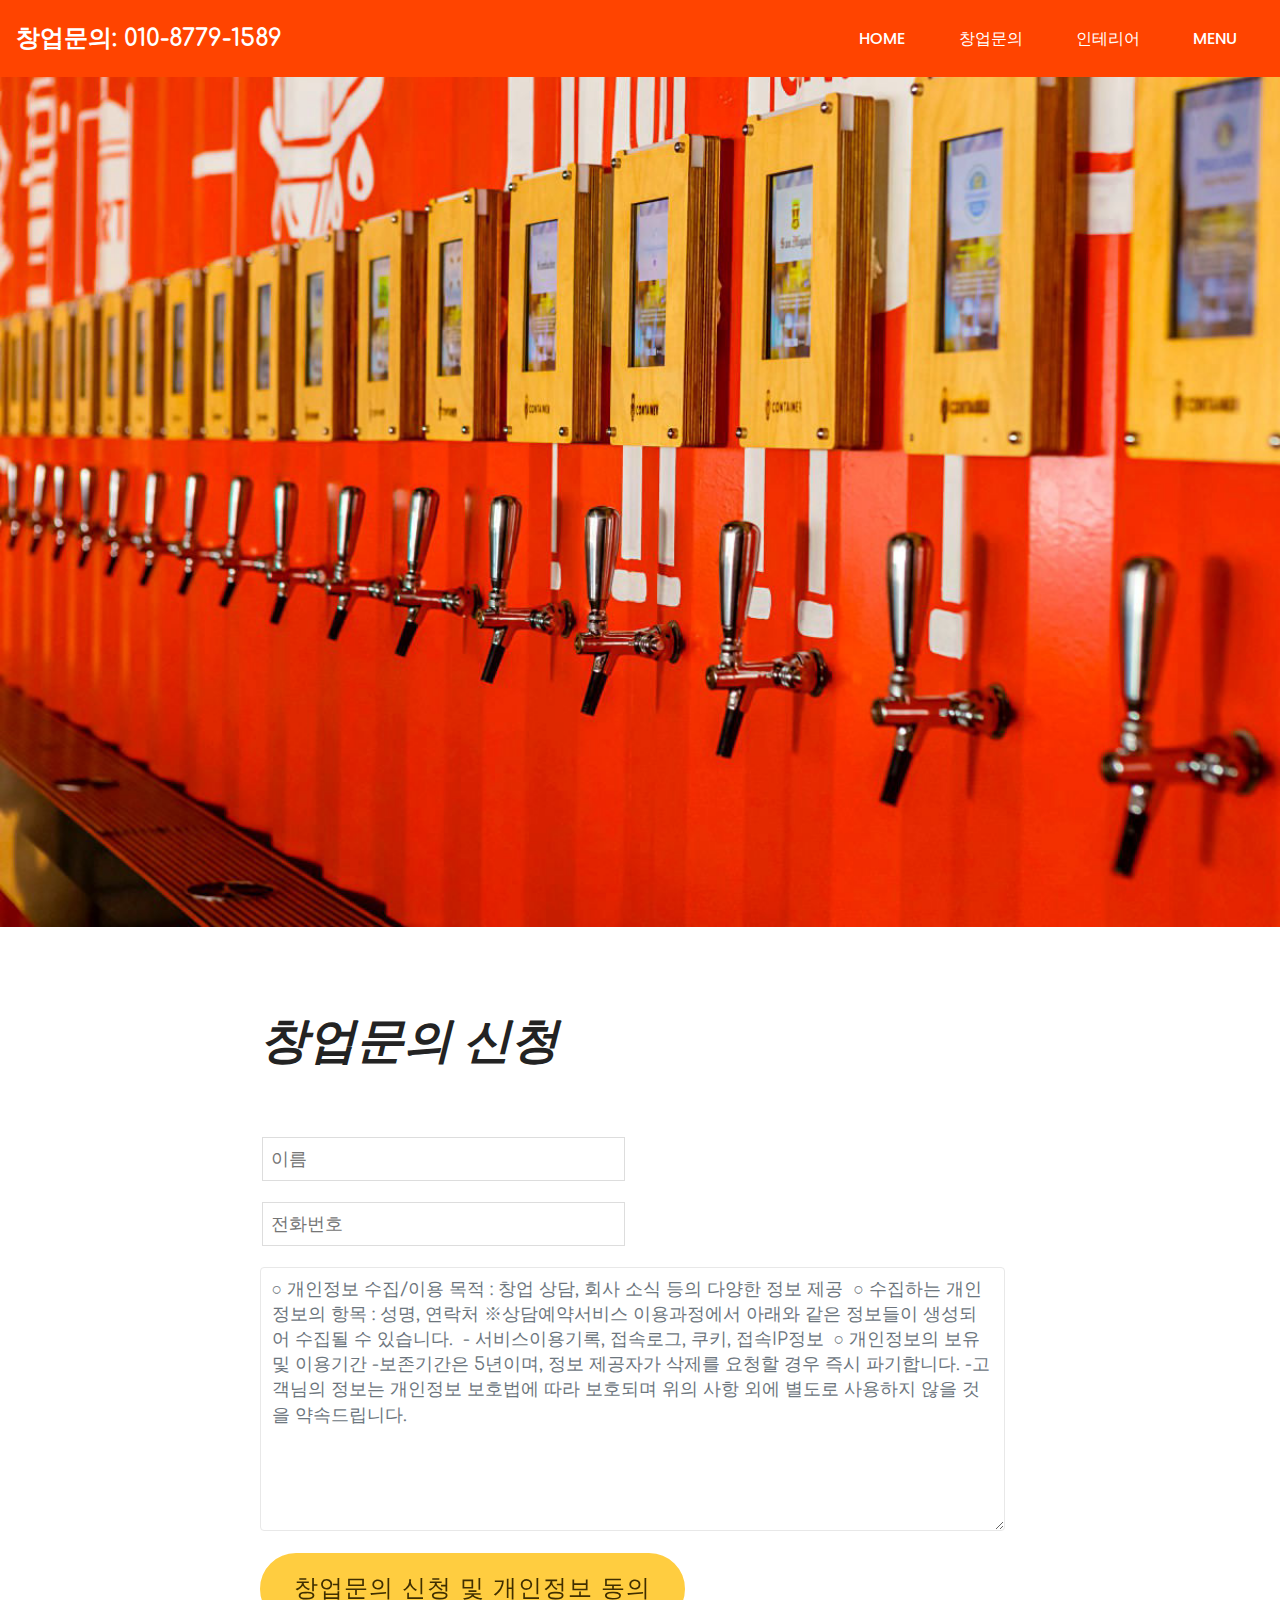
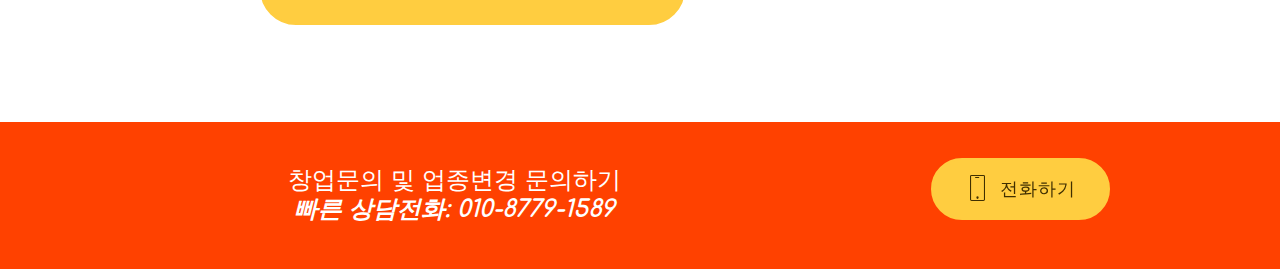
==== commit 7250bc82: "6.14" ====
--- a/db.html
+++ b/db.html
@@ -1,15 +1,14 @@
 <!DOCTYPE html>
 <html >
 <head>
-  <!-- Site made with Mobirise Website Builder v4.7.7, https://mobirise.com -->
+  <!-- Site made with Mobirise Website Builder v4.7.6, https://mobirise.com -->
   <meta charset="UTF-8">
   <meta http-equiv="X-UA-Compatible" content="IE=edge">
-  <meta name="generator" content="Mobirise v4.7.7, mobirise.com">
+  <meta name="generator" content="Mobirise v4.7.6, mobirise.com">
   <meta name="viewport" content="width=device-width, initial-scale=1, minimum-scale=1">
   <link rel="shortcut icon" href="assets/images/logo2.png" type="image/x-icon">
   <meta name="description" content="탭컨테이너 생맥주창업 아이템 정보">
   <title>탭컨테이너 생맥주창업 정보</title>
-  <link rel="stylesheet" href="https://fonts.googleapis.com/css?family=Poppins:300,400,500,600,700">
   <link rel="stylesheet" href="assets/web/assets/mobirise-icons/mobirise-icons.css">
   <link rel="stylesheet" href="assets/bootstrap/css/bootstrap.min.css">
   <link rel="stylesheet" href="assets/bootstrap/css/bootstrap-grid.min.css">
@@ -119,7 +118,7 @@
             <div class="form-1 col-md-8 col-sm-12" data-form-type="formoid">
                 <h1 class="mbr-fonts-style mbr-section-heading display-2"><strong><em>창업문의 신청</em></strong></h1>
                 <div data-form-alert="" hidden="">감사합니다. 창업문의 신청이 접수되었습니다.</div>
-                <form class="mbr-form" action="https://mobirise.com/" method="post" data-form-title="My Mobirise Form"><input type="hidden" name="email" data-form-email="true" value="i+L6OHedOTg1KDlJidBrQhAepfHQ/wGZzXlhWkFIq4GrGZMPan8RcxUsr8+RmX/r66aOlTKcre7NPg8/YGawNeWHZH4aE/X5AwlgvwzPyPgzGBfdXZ87nboVWurP7NXW" data-form-field="Email">
+                <form class="mbr-form" action="https://mobirise.com/" method="post" data-form-title="My Mobirise Form"><input type="hidden" name="email" data-form-email="true" value="uIkKQqR5ETKXCR4IHXedi3MsJVXa1J3lEoTe9MzPd8wWCri07Wxt9Ew1sa0bIfRmjgXPQ/VNPAAoubTEc+QbMOX7b77fa94HCvaxICLnIVnS6Q43XbAReck39Nvyb0Kl" data-form-field="Email">
                     <div class="row input-main">
                         <div class="col-md-6 input-wrap" data-for="name">
                             <input type="text" class="field display-7" name="name" data-form-field="Name" placeholder="이름" required="" id="name-form2-1f">
@@ -163,9 +162,9 @@
   <script src="assets/web/assets/jquery/jquery.min.js"></script>
   <script src="assets/popper/popper.min.js"></script>
   <script src="assets/bootstrap/js/bootstrap.min.js"></script>
-  <script src="assets/smooth-scroll/smooth-scroll.js"></script>
+  <script src="assets/smoothscroll/smooth-scroll.js"></script>
   <script src="assets/dropdown/js/script.min.js"></script>
-  <script src="assets/touch-swipe/jquery.touch-swipe.min.js"></script>
+  <script src="assets/touchswipe/jquery.touch-swipe.min.js"></script>
   <script src="assets/theme/js/script.js"></script>
   <script src="assets/formoid/formoid.min.js"></script>
   
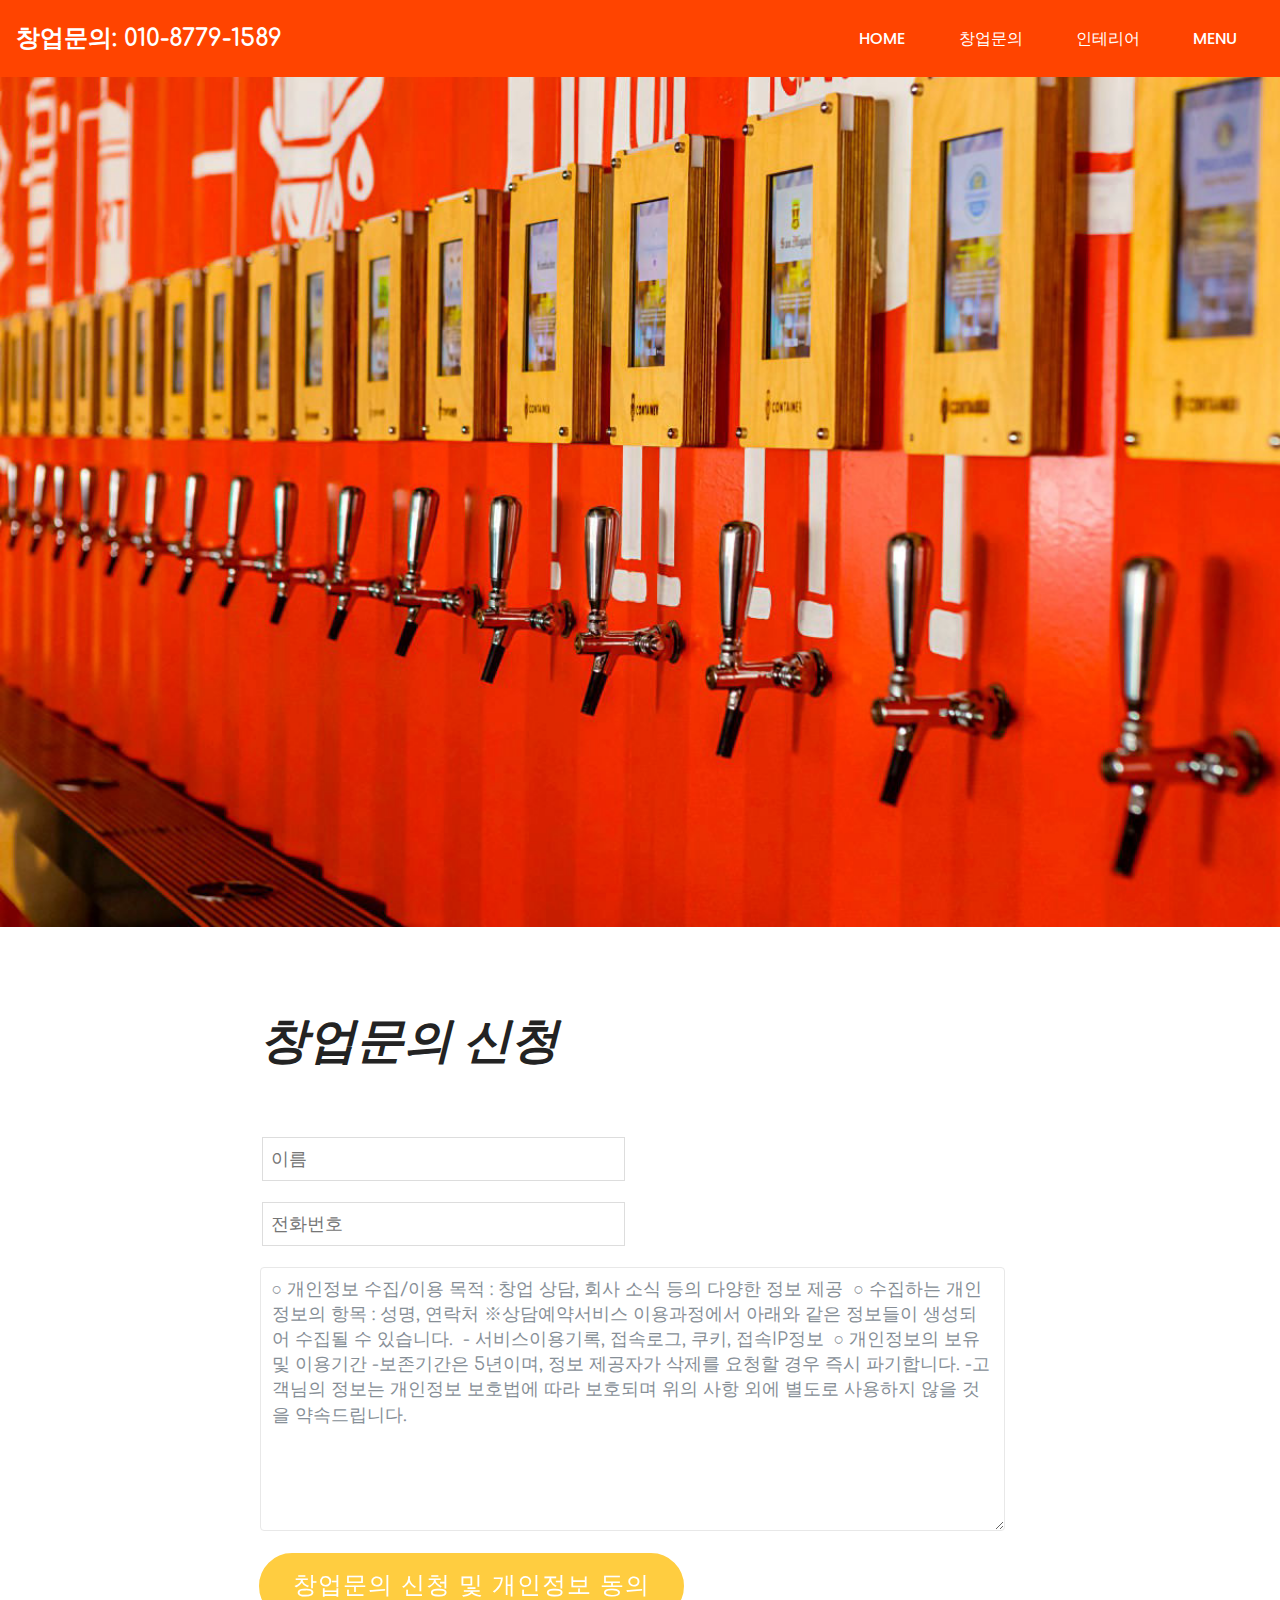
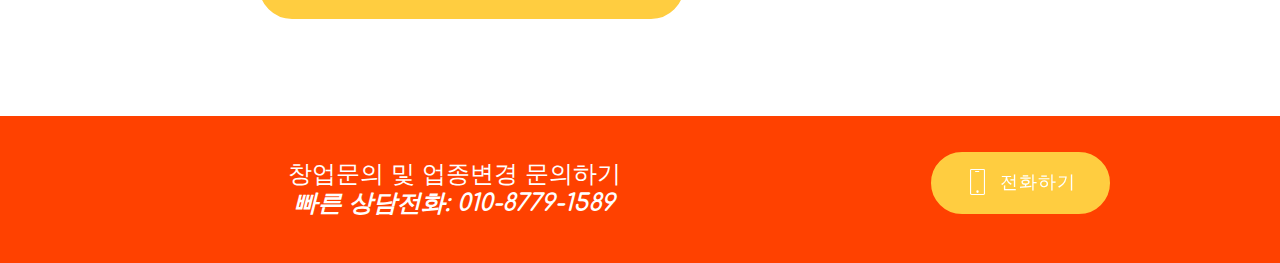
==== commit bf2f5d4e: "6.16" ====
--- a/db.html
+++ b/db.html
@@ -1,14 +1,15 @@
 <!DOCTYPE html>
 <html >
 <head>
-  <!-- Site made with Mobirise Website Builder v4.7.6, https://mobirise.com -->
+  <!-- Site made with Mobirise Website Builder v4.7.7, https://mobirise.com -->
   <meta charset="UTF-8">
   <meta http-equiv="X-UA-Compatible" content="IE=edge">
-  <meta name="generator" content="Mobirise v4.7.6, mobirise.com">
+  <meta name="generator" content="Mobirise v4.7.7, mobirise.com">
   <meta name="viewport" content="width=device-width, initial-scale=1, minimum-scale=1">
   <link rel="shortcut icon" href="assets/images/logo2.png" type="image/x-icon">
   <meta name="description" content="탭컨테이너 생맥주창업 아이템 정보">
   <title>탭컨테이너 생맥주창업 정보</title>
+  <link rel="stylesheet" href="https://fonts.googleapis.com/css?family=Poppins:300,400,500,600,700">
   <link rel="stylesheet" href="assets/web/assets/mobirise-icons/mobirise-icons.css">
   <link rel="stylesheet" href="assets/bootstrap/css/bootstrap.min.css">
   <link rel="stylesheet" href="assets/bootstrap/css/bootstrap-grid.min.css">
@@ -49,7 +50,23 @@
 <!-- /Google Analytics -->
 
 
-  <section class="menu cid-qMMxXJLkba" once="menu" id="menu1-1e">
+  <section once="footers" class="cid-qMMzba662f" id="footer1-1d">
+
+    
+
+    
+
+    <div class="container">
+        <div class="media-container-row align-center justify-content-center align-items-center">
+            <div class="section-text m-2">
+                <p class="mbr-text mbr-black mb-0 mbr-fonts-style display-7">dfdfdfdfdfdfdf</p>
+            </div>
+            
+        </div>
+    </div>
+</section>
+
+<section class="menu cid-qMMxXJLkba" once="menu" id="menu1-1e">
 
     
     
@@ -80,22 +97,6 @@
     </nav>
 </section>
 
-<section once="footers" class="cid-qMMzba662f" id="footer1-1d">
-
-    
-
-    
-
-    <div class="container">
-        <div class="media-container-row align-center justify-content-center align-items-center">
-            <div class="section-text m-2">
-                <p class="mbr-text mbr-black mb-0 mbr-fonts-style display-7">dfdfdfdfdfdfdf</p>
-            </div>
-            
-        </div>
-    </div>
-</section>
-
 <section class="cid-qMPWNWsmao" id="image1-1g">
 
     
@@ -118,7 +119,7 @@
             <div class="form-1 col-md-8 col-sm-12" data-form-type="formoid">
                 <h1 class="mbr-fonts-style mbr-section-heading display-2"><strong><em>창업문의 신청</em></strong></h1>
                 <div data-form-alert="" hidden="">감사합니다. 창업문의 신청이 접수되었습니다.</div>
-                <form class="mbr-form" action="https://mobirise.com/" method="post" data-form-title="My Mobirise Form"><input type="hidden" name="email" data-form-email="true" value="uIkKQqR5ETKXCR4IHXedi3MsJVXa1J3lEoTe9MzPd8wWCri07Wxt9Ew1sa0bIfRmjgXPQ/VNPAAoubTEc+QbMOX7b77fa94HCvaxICLnIVnS6Q43XbAReck39Nvyb0Kl" data-form-field="Email">
+                <form class="mbr-form" action="https://mobirise.com/" method="post" data-form-title="My Mobirise Form"><input type="hidden" name="email" data-form-email="true" value="hE60XSX+BrgCXrTVxkqx5aZpgGgU81hnqkcT72MB+xan/lQ+dtpuEZNN8pE/jS6jLTVGtQnC0XuyQuAMQ3ysxsFsuLFGBJYM8uvaZO8Ro4YVizq/GHgmmBozdeLoIQDO" data-form-field="Email">
                     <div class="row input-main">
                         <div class="col-md-6 input-wrap" data-for="name">
                             <input type="text" class="field display-7" name="name" data-form-field="Name" placeholder="이름" required="" id="name-form2-1f">
@@ -162,9 +163,9 @@
   <script src="assets/web/assets/jquery/jquery.min.js"></script>
   <script src="assets/popper/popper.min.js"></script>
   <script src="assets/bootstrap/js/bootstrap.min.js"></script>
-  <script src="assets/smoothscroll/smooth-scroll.js"></script>
+  <script src="assets/smooth-scroll/smooth-scroll.js"></script>
   <script src="assets/dropdown/js/script.min.js"></script>
-  <script src="assets/touchswipe/jquery.touch-swipe.min.js"></script>
+  <script src="assets/touch-swipe/jquery.touch-swipe.min.js"></script>
   <script src="assets/theme/js/script.js"></script>
   <script src="assets/formoid/formoid.min.js"></script>
   
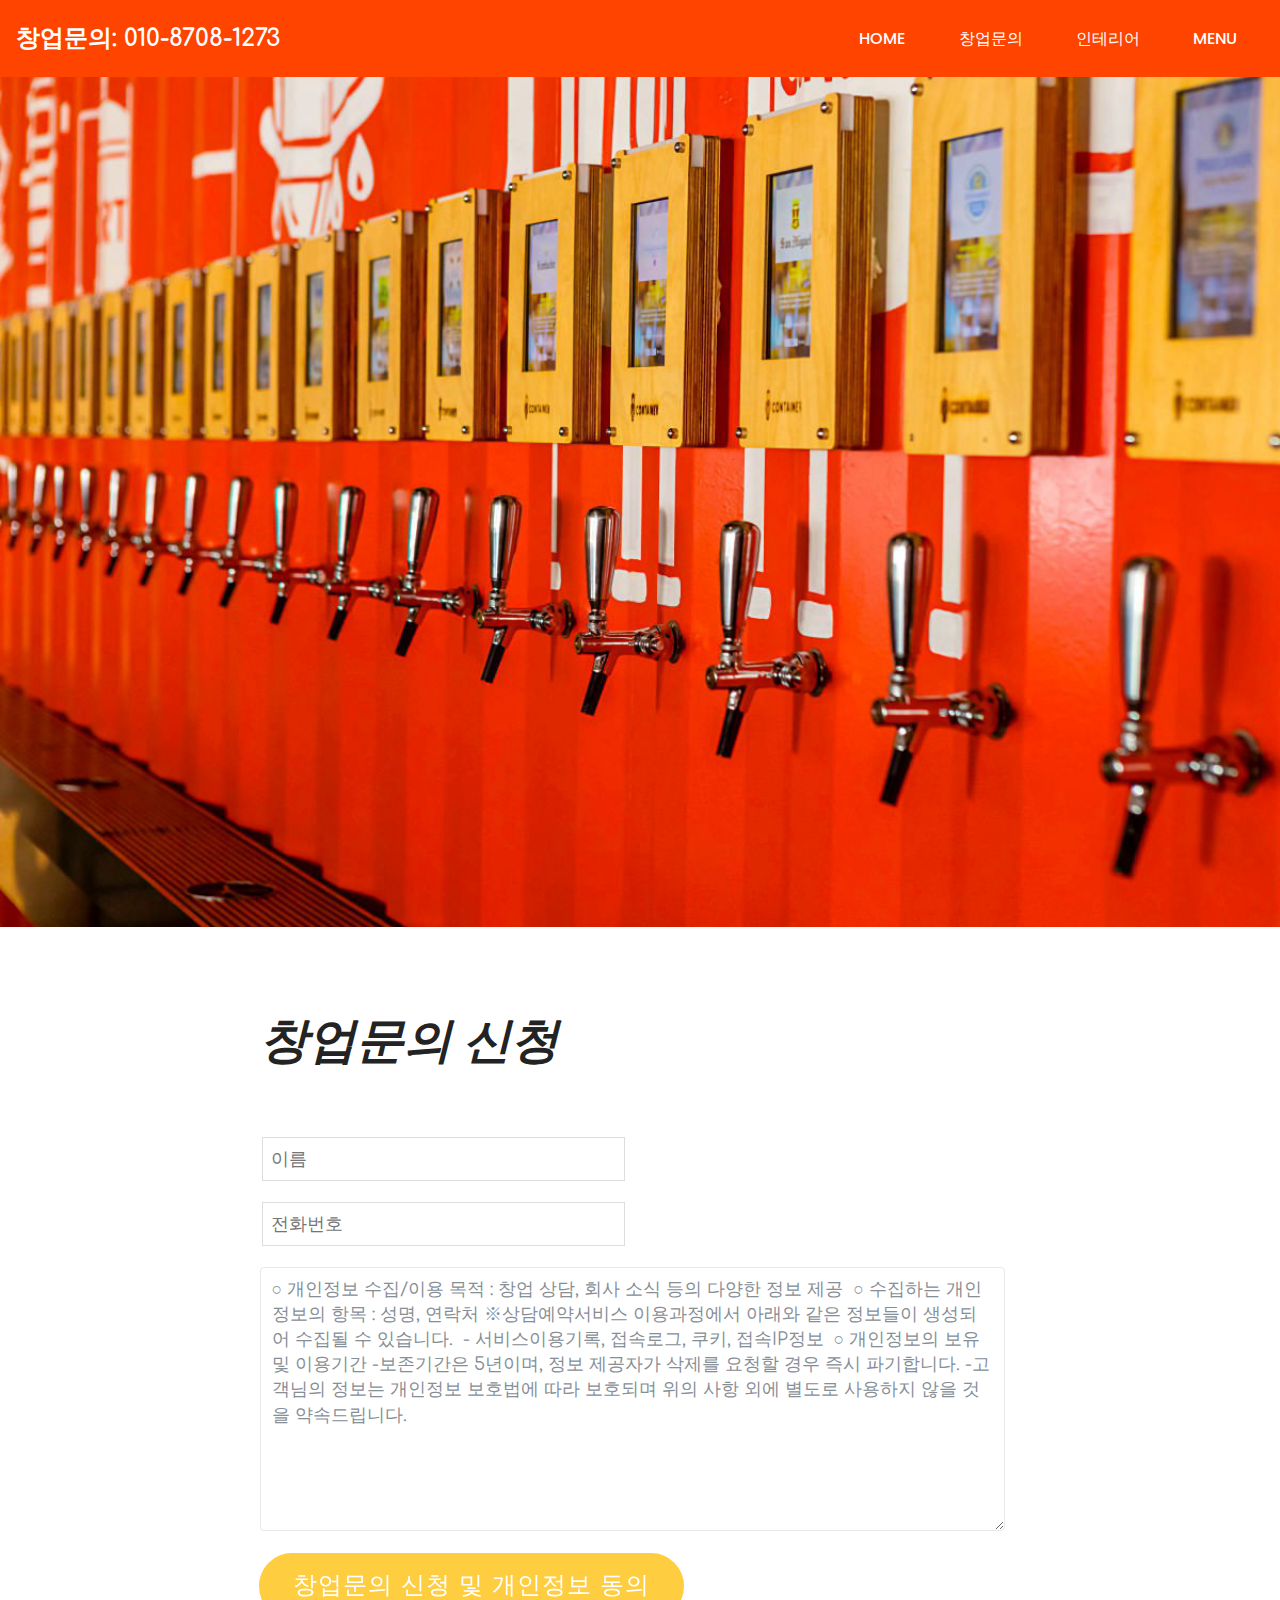
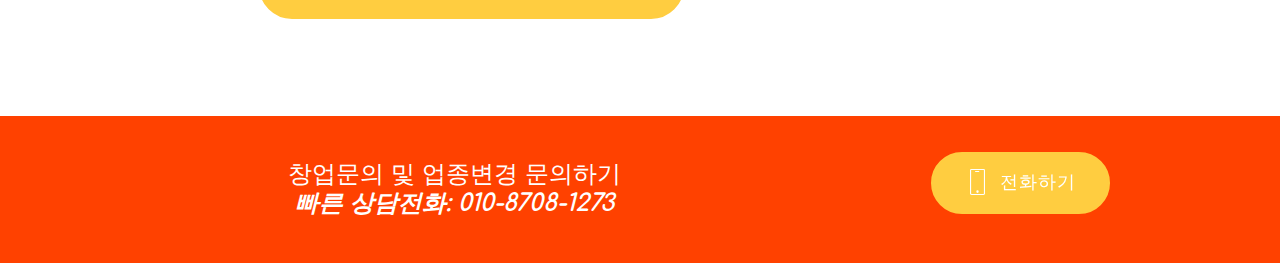
==== commit 393a543e: "7.9" ====
--- a/db.html
+++ b/db.html
@@ -50,23 +50,7 @@
 <!-- /Google Analytics -->
 
 
-  <section once="footers" class="cid-qMMzba662f" id="footer1-1d">
-
-    
-
-    
-
-    <div class="container">
-        <div class="media-container-row align-center justify-content-center align-items-center">
-            <div class="section-text m-2">
-                <p class="mbr-text mbr-black mb-0 mbr-fonts-style display-7">dfdfdfdfdfdfdf</p>
-            </div>
-            
-        </div>
-    </div>
-</section>
-
-<section class="menu cid-qMMxXJLkba" once="menu" id="menu1-1e">
+  <section class="menu cid-qMMxXJLkba" once="menu" id="menu1-1e">
 
     
     
@@ -74,7 +58,7 @@
     <nav class="navbar navbar-dropdown navbar-fixed-top navbar-expand-lg">
         <div class="navbar-brand">
             
-            <span class="navbar-caption-wrap"><a class="navbar-caption text-white display-5" href="tel:010-8779-1589">창업문의: 010-8779-1589</a></span>
+            <span class="navbar-caption-wrap"><a class="navbar-caption text-white display-5" href="tel:010-8708-1273">창업문의: 010-8708-1273</a></span>
         </div>
         <button class="navbar-toggler" type="button" data-toggle="collapse" data-target="#navbarSupportedContent" aria-controls="navbarNavAltMarkup" aria-expanded="false" aria-label="Toggle navigation">
             <div class="hamburger">
@@ -95,6 +79,22 @@
             
       </div>
     </nav>
+</section>
+
+<section once="footers" class="cid-qMMzba662f" id="footer1-1d">
+
+    
+
+    
+
+    <div class="container">
+        <div class="media-container-row align-center justify-content-center align-items-center">
+            <div class="section-text m-2">
+                <p class="mbr-text mbr-black mb-0 mbr-fonts-style display-7">dfdfdfdfdfdfdf</p>
+            </div>
+            
+        </div>
+    </div>
 </section>
 
 <section class="cid-qMPWNWsmao" id="image1-1g">
@@ -119,7 +119,7 @@
             <div class="form-1 col-md-8 col-sm-12" data-form-type="formoid">
                 <h1 class="mbr-fonts-style mbr-section-heading display-2"><strong><em>창업문의 신청</em></strong></h1>
                 <div data-form-alert="" hidden="">감사합니다. 창업문의 신청이 접수되었습니다.</div>
-                <form class="mbr-form" action="https://mobirise.com/" method="post" data-form-title="My Mobirise Form"><input type="hidden" name="email" data-form-email="true" value="hE60XSX+BrgCXrTVxkqx5aZpgGgU81hnqkcT72MB+xan/lQ+dtpuEZNN8pE/jS6jLTVGtQnC0XuyQuAMQ3ysxsFsuLFGBJYM8uvaZO8Ro4YVizq/GHgmmBozdeLoIQDO" data-form-field="Email">
+                <form class="mbr-form" action="https://mobirise.com/" method="post" data-form-title="My Mobirise Form"><input type="hidden" name="email" data-form-email="true" value="5xyY9tuluAHlF5EbVeFjVzRzv7BkK1gcoC+ghXIGZWnbpM3GXpdSq1gLCyJsxhw8pqwYhL0gTLuQ8KOom13ji5ptccBkbytkoCk8OZ77oXL8Uw0gOirBlDEesC0S6ck9" data-form-field="Email">
                     <div class="row input-main">
                         <div class="col-md-6 input-wrap" data-for="name">
                             <input type="text" class="field display-7" name="name" data-form-field="Name" placeholder="이름" required="" id="name-form2-1f">
@@ -151,10 +151,10 @@
         <div class="row justify-content-center">
             <div class="col-md-8 section">
                 <div class="section-title">
-                    <h3 class="mbr-fonts-style mbr-section-title display-5">창업문의 및 업종변경 문의하기<br><strong><em>빠른 상담전화: 010-8779-1589</em></strong></h3>
+                    <h3 class="mbr-fonts-style mbr-section-title display-5">창업문의 및 업종변경 문의하기<br><strong><em>빠른 상담전화: 010-8708-1273</em></strong></h3>
                 </div>
             </div>
-            <div class="col-md-4 mbr-section-btn"><a href="tel:010-8779-1589" class="btn btn-warning display-7"><span class="mbri-mobile mbr-iconfont mbr-iconfont-btn"></span>전화하기</a></div>
+            <div class="col-md-4 mbr-section-btn"><a href="tel:010-8708-1273" class="btn btn-warning display-7"><span class="mbri-mobile mbr-iconfont mbr-iconfont-btn"></span>전화하기</a></div>
         </div>
     </div>
 </section>
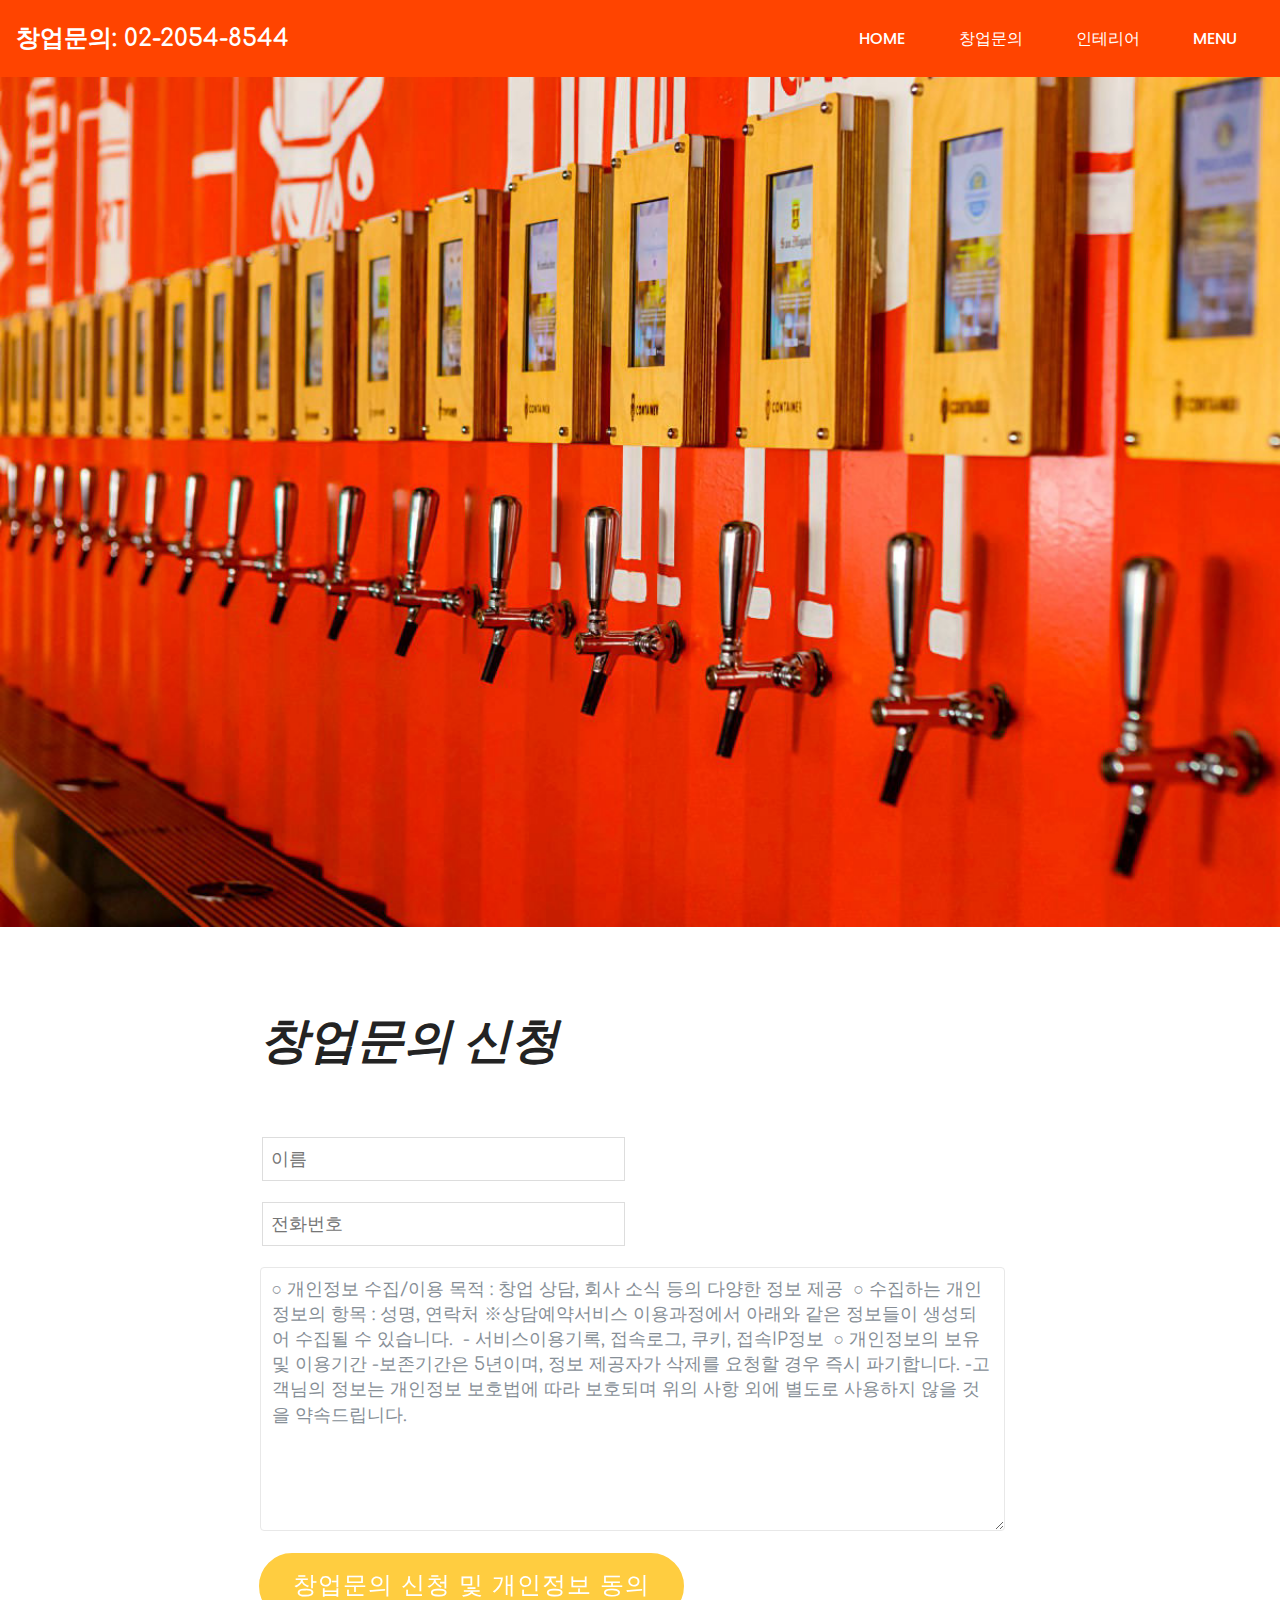
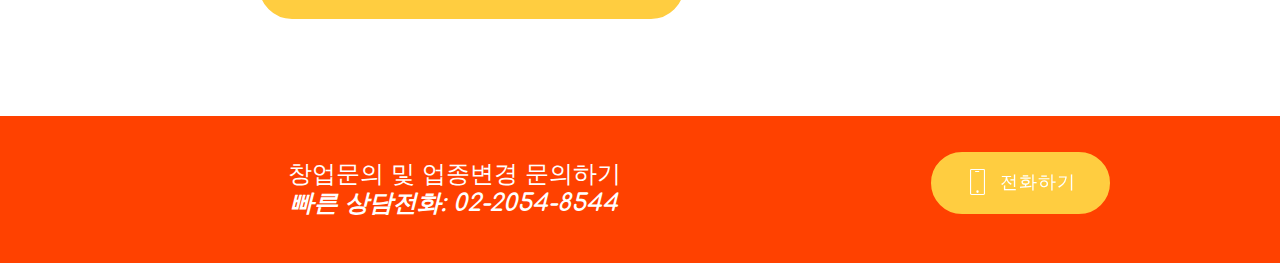
==== commit c4767763: "12.17" ====
--- a/db.html
+++ b/db.html
@@ -58,7 +58,7 @@
     <nav class="navbar navbar-dropdown navbar-fixed-top navbar-expand-lg">
         <div class="navbar-brand">
             
-            <span class="navbar-caption-wrap"><a class="navbar-caption text-white display-5" href="tel:010-8708-1273">창업문의: 010-8708-1273</a></span>
+            <span class="navbar-caption-wrap"><a class="navbar-caption text-white display-5" href="tel:02-2054-8544">창업문의: 02-2054-8544</a></span>
         </div>
         <button class="navbar-toggler" type="button" data-toggle="collapse" data-target="#navbarSupportedContent" aria-controls="navbarNavAltMarkup" aria-expanded="false" aria-label="Toggle navigation">
             <div class="hamburger">
@@ -119,7 +119,7 @@
             <div class="form-1 col-md-8 col-sm-12" data-form-type="formoid">
                 <h1 class="mbr-fonts-style mbr-section-heading display-2"><strong><em>창업문의 신청</em></strong></h1>
                 <div data-form-alert="" hidden="">감사합니다. 창업문의 신청이 접수되었습니다.</div>
-                <form class="mbr-form" action="https://mobirise.com/" method="post" data-form-title="My Mobirise Form"><input type="hidden" name="email" data-form-email="true" value="5xyY9tuluAHlF5EbVeFjVzRzv7BkK1gcoC+ghXIGZWnbpM3GXpdSq1gLCyJsxhw8pqwYhL0gTLuQ8KOom13ji5ptccBkbytkoCk8OZ77oXL8Uw0gOirBlDEesC0S6ck9" data-form-field="Email">
+                <form class="mbr-form" action="https://mobirise.com/" method="post" data-form-title="My Mobirise Form"><input type="hidden" name="email" data-form-email="true" value="Z41MnS+PE+2ipMpUHBdVxBrKDXGQ++GOSrQE93MwLyJsTqzzDB4RweLrF4T30LM1m8AY56WabR34JuN2juXo44dgXCEKwTLLoKZ24xum+P//i4o53Kdk4Q0rJwOqpTsZ" data-form-field="Email">
                     <div class="row input-main">
                         <div class="col-md-6 input-wrap" data-for="name">
                             <input type="text" class="field display-7" name="name" data-form-field="Name" placeholder="이름" required="" id="name-form2-1f">
@@ -151,10 +151,10 @@
         <div class="row justify-content-center">
             <div class="col-md-8 section">
                 <div class="section-title">
-                    <h3 class="mbr-fonts-style mbr-section-title display-5">창업문의 및 업종변경 문의하기<br><strong><em>빠른 상담전화: 010-8708-1273</em></strong></h3>
+                    <h3 class="mbr-fonts-style mbr-section-title display-5">창업문의 및 업종변경 문의하기<br><strong><em>빠른 상담전화: 02-2054-8544</em></strong></h3>
                 </div>
             </div>
-            <div class="col-md-4 mbr-section-btn"><a href="tel:010-8708-1273" class="btn btn-warning display-7"><span class="mbri-mobile mbr-iconfont mbr-iconfont-btn"></span>전화하기</a></div>
+            <div class="col-md-4 mbr-section-btn"><a href="tel:02-2054-8544" class="btn btn-warning display-7"><span class="mbri-mobile mbr-iconfont mbr-iconfont-btn"></span>전화하기</a></div>
         </div>
     </div>
 </section>
--- a/assets/mobirise/css/mbr-additional.css
+++ b/assets/mobirise/css/mbr-additional.css
@@ -2041,8 +2041,8 @@
   color: #232323;
 }
 .cid-qMMJbkjEQW {
-  padding-top: 15px;
-  padding-bottom: 30px;
+  padding-top: 75px;
+  padding-bottom: 75px;
   background-color: #ff4400;
 }
 .cid-qMMJbkjEQW .mbr-section-title {
@@ -2489,8 +2489,8 @@
   }
 }
 .cid-qMMJOUzOjD {
-  padding-top: 15px;
-  padding-bottom: 30px;
+  padding-top: 90px;
+  padding-bottom: 90px;
   background-color: #232323;
 }
 .cid-qMMJOUzOjD .mbr-section-title {
@@ -2680,8 +2680,8 @@
   color: #ffffff;
 }
 .cid-qMMLYceJNr {
-  padding-top: 30px;
-  padding-bottom: 30px;
+  padding-top: 90px;
+  padding-bottom: 90px;
   background-color: #ffffff;
 }
 .cid-qMMLYceJNr .mbr-section-title {
